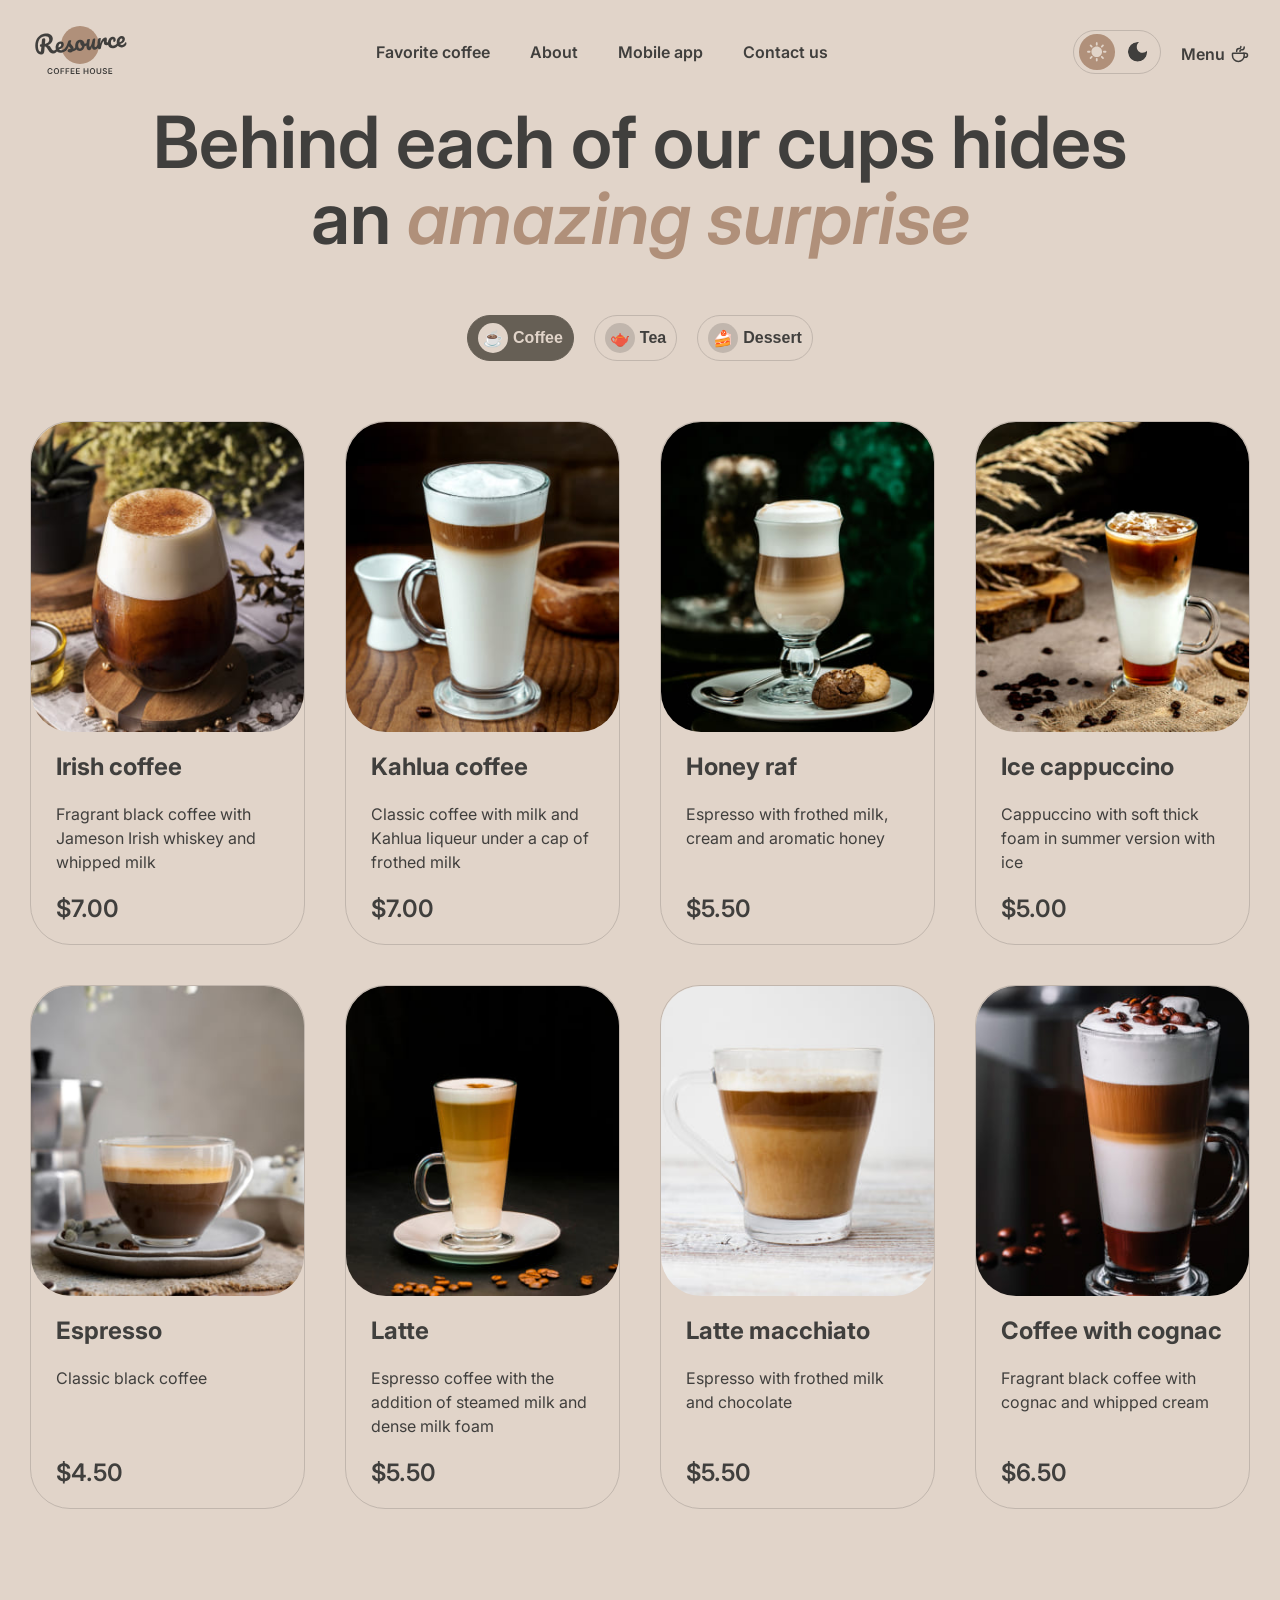
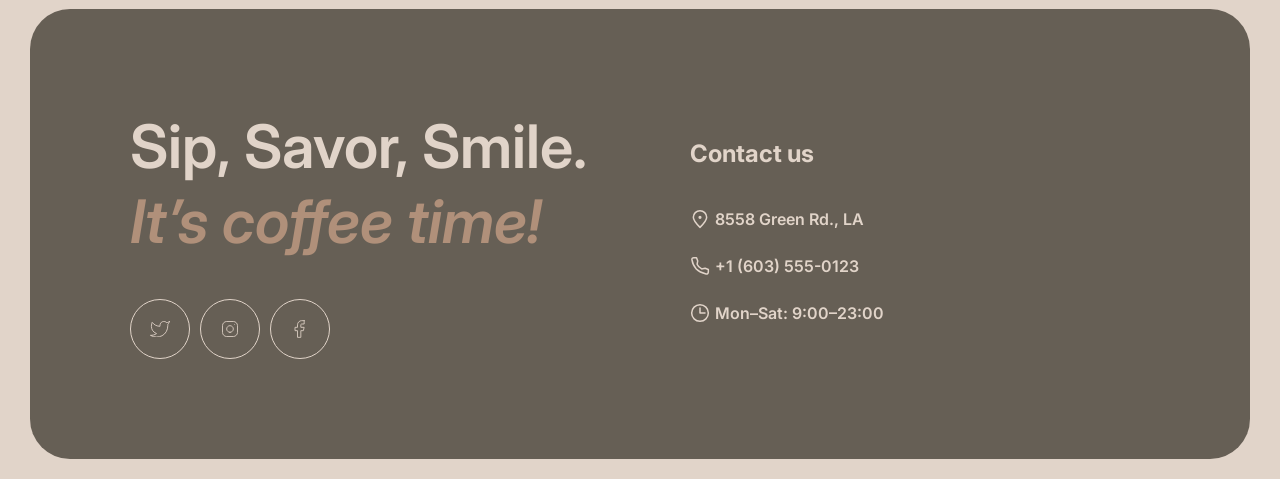
==== menu.html @ 51732d98 "feat: add menu's page and its styles" ====
<!DOCTYPE html>
<html lang="en" data-theme="light">
<head>
    <meta charset="UTF-8">
    <meta name="viewport" content="width=device-width, initial-scale=1.0">
    <title>Coffee House</title>
    <link rel="preconnect" href="https://fonts.googleapis.com">
    <link rel="preconnect" href="https://fonts.gstatic.com" crossorigin>
    <link href="https://fonts.googleapis.com/css2?family=Inter:ital,opsz,wght@0,14..32,100..900;1,14..32,100..900&display=swap" rel="stylesheet">
    <link rel="stylesheet" href="./css/style.css">
</head>
<body>
    <header class="header">
        <div class="container">
            <div class="header__inner">
                <a class="logo" href="index.html">
                    <img class="logo__icon logo__icon--light" src="./images/logo.svg" alt="Resource Coffee House">
                    <img class="logo__icon logo__icon--dark" src="./images/logo-dark.svg" alt="Resource Coffee House">
                </a>
                <nav class="nav">
                    <ul class="nav__list">
                        <li class="nav__item">
                            <a class="nav__link" href="index.html#favorite">
                                Favorite coffee
                            </a>
                        </li>
                        <li class="nav__item">
                            <a class="nav__link" href="index.html#about">
                                About
                            </a>
                        </li>
                        <li class="nav__item">
                            <a class="nav__link" href="index.html#app">
                                Mobile app
                            </a>
                        </li>
                        <li class="nav__item">
                            <a class="nav__link" href="index.html#contact">
                                Contact us
                            </a>
                        </li>
                    </ul>
                </nav>
                <div class="header__controls">
                    <button class="switch-theme" id="switch-theme-js" type="button">
                        <svg class="switch-theme__icon switch-theme__icon--light" viewBox="0 0 22 22">
                            <path d="M10 3V1C10 0.45 10.45 0 11 0C11.55 0 12 0.45 12 1V3C12 3.55 11.55 4 11 4C10.45 4 10 3.55 10 3ZM17.36 6.05L18.77 4.63C19.16 4.24 19.16 3.61 18.77 3.22C18.38 2.83 17.75 2.83 17.36 3.22L15.95 4.64C15.56 5.03 15.56 5.66 15.95 6.05C16.34 6.44 16.97 6.44 17.36 6.05ZM21 10H19C18.45 10 18 10.45 18 11C18 11.55 18.45 12 19 12H21C21.55 12 22 11.55 22 11C22 10.45 21.55 10 21 10ZM11 18C10.45 18 10 18.45 10 19V21C10 21.55 10.45 22 11 22C11.55 22 12 21.55 12 21V19C12 18.45 11.55 18 11 18ZM4.64 6.05L3.22 4.64C2.83 4.25 2.83 3.61 3.22 3.23C3.61 2.85 4.25 2.84 4.63 3.23L6.04 4.64C6.43 5.03 6.43 5.67 6.04 6.05C5.65 6.43 5.02 6.44 4.64 6.05ZM15.95 15.95C15.56 16.34 15.56 16.98 15.95 17.36L17.36 18.77C17.75 19.16 18.39 19.16 18.77 18.77C19.16 18.38 19.16 17.74 18.77 17.36L17.36 15.95C16.98 15.56 16.34 15.56 15.95 15.95ZM1 12H3C3.55 12 4 11.55 4 11C4 10.45 3.55 10 3 10H1C0.45 10 0 10.45 0 11C0 11.55 0.45 12 1 12ZM4.64 18.78L6.05 17.37C6.44 16.98 6.44 16.34 6.05 15.96C5.66 15.58 5.02 15.57 4.64 15.96L3.23 17.37C2.84 17.76 2.84 18.4 3.23 18.78C3.61 19.17 4.25 19.17 4.64 18.78ZM11 5C7.69 5 5 7.69 5 11C5 14.31 7.69 17 11 17C14.31 17 17 14.31 17 11C17 7.69 14.31 5 11 5Z" fill="currentColor"/>
                        </svg>
                        <svg class="switch-theme__icon switch-theme__icon--dark" viewBox="0 0 18 18">
                            <path d="M9 0C4.03 0 0 4.03 0 9C0 13.97 4.03 18 9 18C13.97 18 18 13.97 18 9C18 8.54 17.96 8.08 17.9 7.64C16.92 9.01 15.32 9.9 13.5 9.9C10.52 9.9 8.1 7.48 8.1 4.5C8.1 2.69 8.99 1.08 10.36 0.0999999C9.92 0.0399999 9.46 0 9 0Z" fill="currentColor"/>
                        </svg>
                    </button>
                    <div class="menu">
                        <a href="menu.html" class="menu__link">
                            <span>Menu</span>
                            <svg viewBox="0 0 20 20" fill="none">
                                <path d="M14.167 9.76667V11.6667C14.167 14.8883 11.5553 17.5 8.33366 17.5C5.112 17.5 2.50033 14.8883 2.50033 11.6667V9.76667C2.50033 9.4353 2.76896 9.16667 3.10033 9.16667H13.567C13.8984 9.16667 14.167 9.4353 14.167 9.76667Z" stroke="currentColor" stroke-width="1.5" stroke-linecap="round" stroke-linejoin="round"/>
                                <path d="M10.0003 7.50008C10.0003 6.66675 10.5956 5.83341 11.786 5.83341C13.101 5.83341 14.167 4.76743 14.167 3.45246V2.91675" stroke="currentColor" stroke-width="1.5" stroke-linecap="round" stroke-linejoin="round"/>
                                <path d="M6.66634 7.5V7.08333C6.66634 5.70262 7.78563 4.58333 9.16634 4.58333C10.0868 4.58333 10.833 3.83714 10.833 2.91667V2.5" stroke="currentColor" stroke-width="1.5" stroke-linecap="round" stroke-linejoin="round"/>
                                <path d="M13.333 9.16675H15.4163C16.5669 9.16675 17.4997 10.0995 17.4997 11.2501C17.4997 12.4007 16.5669 13.3334 15.4163 13.3334H14.1663" stroke="currentColor" stroke-width="1.5" stroke-linecap="round" stroke-linejoin="round"/>
                            </svg>
                        </a>
                    </div>
                    <button class="burger" type="button">
                        <svg viewBox="0 0 18 10" fill="none">
                            <path d="M0.75 0.75H16.75" stroke="currentColor" stroke-width="1.5" stroke-linecap="round" stroke-linejoin="round"/>
                            <path d="M0.75 8.75H16.75" stroke="currentColor" stroke-width="1.5" stroke-linecap="round" stroke-linejoin="round"/>
                        </svg>
                    </button>
                </div>
            </div>
        </div>
    </header>
    <main class="main">
        <div class="container">
            <section class="catalog">
                <h1 class="catalog__title">
                    Behind each of our cups hides an <span class="italic">amazing surprise</span>
                </h1>
                <div class="catalog__inner">
                    <div class="tabs" role="tablist">
                        <button class="tab is-active" data-tab="coffee" type="button">
                            <span class="tab__icon">
                                ☕ 
                            </span>
                            Coffee
                        </button>
                        <button class="tab" data-tab="tea" type="button">
                            <span class="tab__icon">
                                🫖
                            </span> 
                            Tea
                        </button>
                        <button class="tab" data-tab="dessert" type="button">
                            <span class="tab__icon">
                                🍰
                            </span> 
                            Dessert
                        </button>
                    </div>
                    <div class="panel" data-panel="coffee">
                        <ul class="products">
                            <li class="products__item">
                                <a class="products__link" href="#">
                                    <img class="products__img" width="310" height="310" src="./images/products/coffee-1.jpg" alt="Irish coffee">
                                    <div class="products__content">
                                        <h3 class="products__title">
                                           Irish coffee
                                        </h3>
                                        <p class="products__text">
                                            Fragrant black coffee with Jameson Irish whiskey and whipped milk
                                        </p>
                                        <span class="products__price">
                                            $7.00
                                        </span>
                                    </div>
                                </a>
                            </li>
                            <li class="products__item">
                                <a class="products__link" href="#">
                                    <img class="products__img" width="310" height="310" src="./images/products/coffee-2.jpg" alt="Kahlua coffee">
                                    <div class="products__content">
                                        <h3 class="products__title">
                                           Kahlua coffee
                                        </h3>
                                        <p class="products__text">
                                            Classic coffee with milk and Kahlua liqueur under a cap of frothed milk
                                        </p>
                                        <span class="products__price">
                                            $7.00
                                        </span>
                                    </div>
                                </a>
                            </li>
                            <li class="products__item">
                                <a class="products__link" href="#">
                                    <img class="products__img" width="310" height="310" src="./images/products/coffee-3.jpg" alt="Honey raf">
                                    <div class="products__content">
                                        <h3 class="products__title">
                                            Honey raf
                                        </h3>
                                        <p class="products__text">
                                            Espresso with frothed milk, cream and aromatic honey
                                        </p>
                                        <span class="products__price">
                                            $5.50
                                        </span>
                                    </div>
                                </a>
                            </li>
                            <li class="products__item">
                                <a class="products__link" href="#">
                                    <img class="products__img" width="310" height="310" src="./images/products/coffee-4.jpg" alt="Ice cappuccino">
                                    <div class="products__content">
                                        <h3 class="products__title">
                                           Ice cappuccino
                                        </h3>
                                        <p class="products__text">
                                            Cappuccino with soft thick foam in summer version with ice
                                        </p>
                                        <span class="products__price">
                                            $5.00
                                        </span>
                                    </div>
                                </a>
                            </li>
                            <li class="products__item">
                                <a class="products__link" href="#">
                                    <img class="products__img" width="310" height="310" src="./images/products/coffee-5.jpg" alt="Espresso">
                                    <div class="products__content">
                                        <h3 class="products__title">
                                           Espresso
                                        </h3>
                                        <p class="products__text">
                                            Classic black coffee
                                        </p>
                                        <span class="products__price">
                                            $4.50
                                        </span>
                                    </div>
                                </a>
                            </li>
                            <li class="products__item">
                                <a class="products__link" href="#">
                                    <img class="products__img" width="310" height="310" src="./images/products/coffee-6.jpg" alt="Latte">
                                    <div class="products__content">
                                        <h3 class="products__title">
                                            Latte
                                        </h3>
                                        <p class="products__text">
                                            Espresso coffee with the addition of steamed milk and dense milk foam
                                        </p>
                                        <span class="products__price">
                                            $5.50
                                        </span>
                                    </div>
                                </a>
                            </li>
                            <li class="products__item">
                                <a class="products__link" href="#">
                                    <img class="products__img" width="310" height="310" src="./images/products/coffee-7.jpg" alt="Latte macchiato">
                                    <div class="products__content">
                                        <h3 class="products__title">
                                           Latte macchiato
                                        </h3>
                                        <p class="products__text">
                                            Espresso with frothed milk and chocolate
                                        </p>
                                        <span class="products__price">
                                            $5.50
                                        </span>
                                    </div>
                                </a>
                            </li>
                            <li class="products__item">
                                <a class="products__link" href="#">
                                    <img class="products__img" width="310" height="310" src="./images/products/coffee-8.jpg" alt="Coffee with cognac">
                                    <div class="products__content">
                                        <h3 class="products__title">
                                            Coffee with cognac
                                        </h3>
                                        <p class="products__text">
                                            Fragrant black coffee with cognac and whipped cream
                                        </p>
                                        <span class="products__price">
                                            $6.50
                                        </span>
                                    </div>
                                </a>
                            </li>
                        </ul>
                        <button class="load-more" type="button">
                            <svg viewBox="0 0 24 24" fill="none">
                                <path d="M21.8883 13.5C21.1645 18.3113 17.013 22 12 22C6.47715 22 2 17.5228 2 12C2 6.47715 6.47715 2 12 2C16.1006 2 19.6248 4.46819 21.1679 8" stroke="currentColor" stroke-linecap="round" stroke-linejoin="round"/>
                                <path d="M17 8H21.4C21.7314 8 22 7.73137 22 7.4V3" stroke="currentColor" stroke-linecap="round" stroke-linejoin="round"/>
                            </svg>
                        </button>
                    </div>
                    <div class="panel" data-panel="tea" style="display: none;">
                        <ul class="products">
                            <li class="products__item">
                                <a class="products__link" href="#">
                                    <img class="products__img" width="310" height="310" src="./images/products/tea-1.png" alt="Moroccan">
                                    <div class="products__content">
                                        <h3 class="products__title">
                                            Moroccan
                                        </h3>
                                        <p class="products__text">
                                            Fragrant black tea with the addition of tangerine, cinnamon, honey, lemon and mint
                                        </p>
                                        <span class="products__price">
                                            $4.50
                                        </span>
                                    </div>
                                </a>
                            </li>
                            <li class="products__item">
                                <a class="products__link" href="#">
                                    <img class="products__img" width="310" height="310" src="./images/products/tea-2.png" alt="Ginger">
                                    <div class="products__content">
                                        <h3 class="products__title">
                                            Ginger
                                        </h3>
                                        <p class="products__text">
                                            Original black tea with fresh ginger, lemon and honey
                                        </p>
                                        <span class="products__price">
                                            $5.00
                                        </span>
                                    </div>
                                </a>
                            </li>
                            <li class="products__item">
                                <a class="products__link" href="#">
                                    <img class="products__img" width="310" height="310" src="./images/products/tea-3.png" alt="Cranberry">
                                    <div class="products__content">
                                        <h3 class="products__title">
                                           Cranberry
                                        </h3>
                                        <p class="products__text">
                                            Invigorating black tea with cranberry and honey
                                        </p>
                                        <span class="products__price">
                                            $5.00
                                        </span>
                                    </div>
                                </a>
                            </li>
                            <li class="products__item">
                                <a class="products__link" href="#">
                                    <img class="products__img" width="310" height="310" src="./images/products/tea-4.png" alt="Sea buckthorn">
                                    <div class="products__content">
                                        <h3 class="products__title">
                                            Sea buckthorn
                                        </h3>
                                        <p class="products__text">
                                            Toning sweet black tea with sea buckthorn, fresh thyme and cinnamon
                                        </p>
                                        <span class="products__price">
                                            $5.50
                                        </span>
                                    </div>
                                </a>
                            </li>
                        </ul>
                        <button class="load-more" type="button">
                            <svg viewBox="0 0 24 24" fill="none">
                                <path d="M21.8883 13.5C21.1645 18.3113 17.013 22 12 22C6.47715 22 2 17.5228 2 12C2 6.47715 6.47715 2 12 2C16.1006 2 19.6248 4.46819 21.1679 8" stroke="currentColor" stroke-linecap="round" stroke-linejoin="round"/>
                                <path d="M17 8H21.4C21.7314 8 22 7.73137 22 7.4V3" stroke="currentColor" stroke-linecap="round" stroke-linejoin="round"/>
                            </svg>
                        </button>
                    </div>
                    <div class="panel" data-panel="dessert" style="display: none;">
                        <ul class="products">
                            <li class="products__item">
                                <a class="products__link" href="#">
                                    <img class="products__img" width="310" height="310" src="./images/products/dessert-1.png" alt="Marble cheesecake">
                                    <div class="products__content">
                                        <h3 class="products__title">
                                           Marble cheesecake
                                        </h3>
                                        <p class="products__text">
                                            Philadelphia cheese with lemon zest on a light sponge cake and red currant jam
                                        </p>
                                        <span class="products__price">
                                            $3.50
                                        </span>
                                    </div>
                                </a>
                            </li>
                            <li class="products__item">
                                <a class="products__link" href="#">
                                    <img class="products__img" width="310" height="310" src="./images/products/dessert-2.png" alt="Red velvet">
                                    <div class="products__content">
                                        <h3 class="products__title">
                                           Red velvet
                                        </h3>
                                        <p class="products__text">
                                            Layer cake with cream cheese frosting
                                        </p>
                                        <span class="products__price">
                                            $4.00
                                        </span>
                                    </div>
                                </a>
                            </li>
                            <li class="products__item">
                                <a class="products__link" href="#">
                                    <img class="products__img" width="310" height="310" src="./images/products/dessert-3.png" alt="Cheesecakes">
                                    <div class="products__content">
                                        <h3 class="products__title">
                                            Cheesecakes
                                        </h3>
                                        <p class="products__text">
                                            Soft cottage cheese pancakes with sour cream and fresh berries and sprinkled with powdered sugar
                                        </p>
                                        <span class="products__price">
                                            $4.50
                                        </span>
                                    </div>
                                </a>
                            </li>
                            <li class="products__item">
                                <a class="products__link" href="#">
                                    <img class="products__img" width="310" height="310" src="./images/products/dessert-4.png" alt="Creme brulee">
                                    <div class="products__content">
                                        <h3 class="products__title">
                                           Creme brulee
                                        </h3>
                                        <p class="products__text">
                                           Delicate creamy dessert in a caramel basket with wild berries
                                        </p>
                                        <span class="products__price">
                                           $4.00
                                        </span>
                                    </div>
                                </a>
                            </li>
                            <li class="products__item">
                                <a class="products__link" href="#">
                                    <img class="products__img" width="310" height="310" src="./images/products/dessert-5.png" alt="Pancakes">
                                    <div class="products__content">
                                        <h3 class="products__title">
                                            Pancakes
                                        </h3>
                                        <p class="products__text">
                                            Tender pancakes with strawberry jam and fresh strawberries
                                        </p>
                                        <span class="products__price">
                                            $4.50
                                        </span>
                                    </div>
                                </a>
                            </li>
                            <li class="products__item">
                                <a class="products__link" href="#">
                                    <img class="products__img" width="310" height="310" src="./images/products/dessert-6.png" alt="Honey cake">
                                    <div class="products__content">
                                        <h3 class="products__title">
                                            Honey cake
                                        </h3>
                                        <p class="products__text">
                                            Classic honey cake with delicate custard
                                        </p>
                                        <span class="products__price">
                                            $5.50
                                        </span>
                                    </div>
                                </a>
                            </li>
                            <li class="products__item">
                                <a class="products__link" href="#">
                                    <img class="products__img" width="310" height="310" src="./images/products/dessert-7.png" alt="Chocolate cake">
                                    <div class="products__content">
                                        <h3 class="products__title">
                                            Chocolate cake
                                        </h3>
                                        <p class="products__text">
                                            Cake with hot chocolate filling and nuts with dried apricots
                                        </p>
                                        <span class="products__price">
                                            $5.50
                                        </span>
                                    </div>
                                </a>
                            </li>
                            <li class="products__item">
                                <a class="products__link" href="#">
                                    <img class="products__img" width="310" height="310" src="./images/products/dessert-8.png" alt="Black forest">
                                    <div class="products__content">
                                        <h3 class="products__title">
                                            Black forest
                                        </h3>
                                        <p class="products__text">
                                            A combination of thin sponge cake with cherry jam and light chocolate mousse
                                        </p>
                                        <span class="products__price">
                                            $6.50
                                        </span>
                                    </div>
                                </a>
                            </li>
                        </ul>
                        <button class="load-more" type="button">
                            <svg viewBox="0 0 24 24" fill="none">
                                <path d="M21.8883 13.5C21.1645 18.3113 17.013 22 12 22C6.47715 22 2 17.5228 2 12C2 6.47715 6.47715 2 12 2C16.1006 2 19.6248 4.46819 21.1679 8" stroke="currentColor" stroke-linecap="round" stroke-linejoin="round"/>
                                <path d="M17 8H21.4C21.7314 8 22 7.73137 22 7.4V3" stroke="currentColor" stroke-linecap="round" stroke-linejoin="round"/>
                            </svg>
                        </button>
                    </div>
                </div>
            </section>
        </div>
    </main>
    <footer class="footer" id="contact">
        <div class="container">
            <div class="footer__inner">
                <div class="media">
                    <h2 class="media__title">
                        Sip, Savor, Smile. <br>
                        <span class="italic">It’s coffee time!</span>
                    </h2>
                    <ul class="media__list">
                        <li class="media__item">
                            <a class="media__link" href="#">
                                 <svg class="media__icon" viewBox="0 0 23 19" fill="none">
                                    <path d="M22.5 0.510056C22.5 0.510056 20.4821 1.70217 19.36 2.04006C18.7577 1.34757 17.9573 0.856748 17.067 0.633982C16.1767 0.411216 15.2395 0.467251 14.3821 0.794509C13.5247 1.12177 12.7884 1.70446 12.273 2.46377C11.7575 3.22309 11.4877 4.12239 11.5 5.04006V6.04006C9.74263 6.08562 8.00127 5.69587 6.43101 4.9055C4.86074 4.11513 3.51032 2.94869 2.5 1.51006C2.5 1.51006 -1.5 10.5101 7.5 14.5101C5.44053 15.908 2.98716 16.609 0.5 16.5101C9.5 21.5101 20.5 16.5101 20.5 5.01006C20.4991 4.73151 20.4723 4.45365 20.42 4.18006C21.4406 3.17355 22.5 0.510056 22.5 0.510056Z" stroke="currentColor" stroke-linecap="round" stroke-linejoin="round"/>
                                </svg>
                            </a>
                        </li>
                        <li class="media__item">
                            <a class="media__link" href="#">
                                <svg class="media__icon" viewBox="0 0 24 24" fill="none">
                                    <path d="M12 16C14.2091 16 16 14.2091 16 12C16 9.79086 14.2091 8 12 8C9.79086 8 8 9.79086 8 12C8 14.2091 9.79086 16 12 16Z" stroke="currentColor" stroke-linecap="round" stroke-linejoin="round"/>
                                    <path d="M3 16V8C3 5.23858 5.23858 3 8 3H16C18.7614 3 21 5.23858 21 8V16C21 18.7614 18.7614 21 16 21H8C5.23858 21 3 18.7614 3 16Z" stroke="currentColor"/>
                                    <path d="M17.5 6.51L17.51 6.49889" stroke="currentColor" stroke-linecap="round" stroke-linejoin="round"/>
                                </svg>
                            </a>
                        </li>
                        <li class="media__item">
                            <a class="media__link" href="#">
                                <svg class="media__icon" viewBox="0 0 24 24" fill="none">
                                    <path d="M17 2H14C12.6739 2 11.4021 2.52678 10.4645 3.46447C9.52678 4.40215 9 5.67392 9 7V10H6V14H9V22H13V14H16L17 10H13V7C13 6.73478 13.1054 6.31043 13.2929 6.29289C13.3104 6.10536 13.7348 6 14 6H17V2Z" stroke="currentColor" stroke-linecap="round" stroke-linejoin="round"/>
                                </svg>
                            </a>
                        </li>
                    </ul>
                </div>
                <div class="contacts">
                    <h3 class="contacts__title">
                        Contact us
                    </h3>
                    <ul class="contacts__list">
                        <li class="contacts__item">
                            <a class="contacts__link" href="#">
                                <svg viewBox="0 0 20 20" fill="none">
                                    <path d="M16.6663 8.33335C16.6663 12.0153 9.99967 18.3334 9.99967 18.3334C9.99967 18.3334 3.33301 12.0153 3.33301 8.33335C3.33301 4.65146 6.31778 1.66669 9.99967 1.66669C13.6816 1.66669 16.6663 4.65146 16.6663 8.33335Z" stroke="currentColor" stroke-width="1.5"/>
                                    <path d="M10.0003 9.16667C10.4606 9.16667 10.8337 8.79357 10.8337 8.33333C10.8337 7.8731 10.4606 7.5 10.0003 7.5C9.54009 7.5 9.16699 7.8731 9.16699 8.33333C9.16699 8.79357 9.54009 9.16667 10.0003 9.16667Z" fill="currentColor" stroke="currentColor" stroke-width="1.5" stroke-linecap="round" stroke-linejoin="round"/>
                                </svg>
                                <span>
                                    8558 Green Rd.,  LA
                                </span>
                            </a>
                        </li>
                        <li class="contacts__item">
                            <a class="contacts__link" href="tel:+16035550123">
                                <svg viewBox="0 0 20 20" fill="none">
                                    <path d="M15.0984 12.2517L11.6665 12.9167C9.34845 11.7532 7.91654 10.4167 7.08321 8.33335L7.72483 4.8916L6.51197 1.66669L3.72946 1.66669C2.60191 1.66669 1.71466 2.59964 1.90108 3.71167C2.29888 6.0846 3.37231 10.0391 6.24987 12.9167C9.27338 15.9402 13.5661 17.3318 16.1378 17.9288C17.299 18.1984 18.3332 17.2908 18.3332 16.0988L18.3332 13.4844L15.0984 12.2517Z" stroke="currentColor" stroke-width="1.5" stroke-linecap="round" stroke-linejoin="round"/>
                                </svg>
                                <span>
                                    +1 (603) 555-0123
                                </span>
                            </a>
                        </li>
                        <li class="contacts__item">
                            <a class="contacts__link" href="#">
                                <svg viewBox="0 0 20 20" fill="none">
                                    <g clip-path="url(#clip0_227_2037)">
                                        <path d="M10 5L10 10L15 10" stroke="currentColor" stroke-width="1.5" stroke-linecap="round" stroke-linejoin="round"/>
                                        <path d="M10.0003 18.3333C14.6027 18.3333 18.3337 14.6024 18.3337 9.99999C18.3337 5.39762 14.6027 1.66666 10.0003 1.66666C5.39795 1.66666 1.66699 5.39762 1.66699 9.99999C1.66699 14.6024 5.39795 18.3333 10.0003 18.3333Z" stroke="currentColor" stroke-width="1.5" stroke-linecap="round" stroke-linejoin="round"/>
                                    </g>
                                    <defs>
                                        <clipPath id="clip0_227_2037">
                                            <rect width="20" height="20" fill="white"/>
                                        </clipPath>
                                    </defs>
                                </svg>
                                <span>
                                    Mon–Sat: 9:00–23:00
                                </span>
                            </a>
                        </li>
                    </ul>
                </div>
            </div>
        </div>
    </footer>
    <script src="./js/main.js"></script>
</body>
</html>
---- css/style.css ----
:root {
    --text-primary: #403F3D;
    --text-inverse: #E1D4C9;
    --text-accent:  #B0907A;

    --bg-page:      #E1D4C9;
    --bg-container: #665F55;
    --bg-overlay:   rgba(64, 63, 61, 0.8);

    --border-primary: #C1B6AD;
    --border-inverse: #665F55;

    --indent-base: 20px;
    --indent-xxl: calc(var(--indent-base) * 5); /* 100px */
    --indent-xl: calc(var(--indent-base) * 4); /* 80px */
    --indent-l: calc(var(--indent-base) * 3); /* 60px */
    --indent-m: calc(var(--indent-base) * 2);  /* 40px */
    --indent-s: calc(var(--indent-base) / 2);  /* 10px */
    --indent-xs: calc(var(--indent-base) / 4); /* 5px */

}

:root[data-theme="dark"] {
    --text-primary: #E1D4C9;
    --text-inverse: #E1D4C9;
    --text-accent:  #B0907A;

    --bg-page:      #292826;
    --bg-container: #403F3D;
    --bg-overlay:   rgba(41, 40, 38, 0.8);

    --border-primary: #665F55;
    --border-inverse: #C1B6AD;
}

[data-theme="light"] {
    .logo__icon--dark {
        display: none;
    }

    .switch-theme__icon--light {
        &:hover {
            background-color: var(--text-accent);
        }
    }

    .switch-theme__icon--dark {
        background-color: transparent;
    }
}

[data-theme="dark"] {
    .logo__icon--light {
        display: none;
    }

    .switch-theme__icon--light {
        background-color: transparent;
    }

    .switch-theme__icon--dark {
        &:hover {
            background-color: var(--text-accent);
        }
    }
}

* {
    box-sizing: border-box;
}

html {
    scroll-behavior: smooth;
}

body {
    font-family: Inter, sans-serif;
    background-color: var(--bg-page);
    color: var(--text-primary);
    font-weight: 400;
    font-size: 16px;
    padding: 0;
    margin: 0;
}

h1, h2 {
    margin: 0;
    font-weight: 600;
}

h1 {
    font-size: 72px;
    line-height: 105%;
}

h2 {
    font-size: 60px;
    line-height: 125%;
}

h3 {
    font-size: 24px;
    line-height: 125%;
}

ul {
    list-style: none;
    padding: 0;
    margin: 0;
}

p {
    margin: 0;
    line-height: 150%;
}

a {
    color: inherit;
    text-decoration: none;
    font-weight: 600;
    transition: all 0.3s ease;
    outline: none;
    &:hover {
        color: inherit;
    }
}

svg {
    min-width: 20px;
    width: 20px;
    color: inherit;
}

button {
    cursor: pointer;
    transition: all 0.3s ease;
    outline: none;
}

.container {
    max-width: 1420px;
    width: 100%;
    padding: 0 30px;
    margin: 0 auto;
}

.italic {
    color: var(--text-accent);
    font-style: italic;
}

.button-primary {
    display: flex;
    align-items: center;
    justify-content: center;
    gap: 0 5px;
    max-width: 200px;
    width: 100%;
    height: 64px;
    background-color: var(--bg-page);
    color: var(--text-primary);
    border-radius: 100px;

    svg {
        visibility: hidden;
    }

    &:hover {
        color: var(--text-primary);
        svg {
            visibility: visible;
        }
    }
}

.favorite,
.about,
.app {
    padding-top: var(--indent-xxl);
}

.header {
    padding: var(--indent-base) 0;
}

.header__inner {
    display: flex;
    align-items: center;
    gap: 0 calc(2 * var(--indent-base));
}

.header__controls {
    display: flex;
    align-items: center;
    gap: 0 var(--indent-base);
}

.logo {
    border: none;
}

.nav {
    flex-grow: 1;
}

.nav__list {
    display: flex;
    align-items: center;
    justify-content: center;
    gap: 0 calc(2 * var(--indent-base));
}

.nav__link,
.menu__link {
    border-bottom: 2px solid transparent;
    padding-bottom: var(--indent-xs);

    &:hover {
        border-color: var(--text-primary);
    }
}

.switch-theme {
    display: flex;
    align-items: center;
    justify-content: center;
    gap: 0 var(--indent-xs);
    border-radius: 100px;
    margin: 0;
    border: 1px solid var(--border-primary);
    width: 88px;
    height: 44px;
    padding: var(--indent-xs);
    background-color: transparent;
}

.switch-theme__icon {
    border-radius: 50%;
    background-color: var(--text-accent);
    color: var(--text-inverse);
    padding: 8px;
    transition: all 0.3s ease;
    min-width: unset;
    width: unset;

    &:hover {
        background-color: var(--bg-container);
        color: var(--text-inverse);
    }
}

.switch-theme__icon--dark {
    color: var(--text-primary);
}

.menu__link {
    display: flex;
    align-items: center;
    gap: 0 var(--indent-xs);
    transform: translateY(var(--indent-xs));
}

.burger {
    background-color: transparent;
    border: 1px solid var(--border-inverse);
    border-radius: 50%;
    width: 44px;
    height: 44px;
    display: flex;
    align-items: center;
    justify-content: center;
    color: inherit;
    display: none;

    svg {
        min-width: 14px;
        width: 14px;
    }
}

.hero {
    background-image: url(./../images/img-hero.png);
    background-position: center center;
    background-repeat: no-repeat;
    min-height: 644px;
    background-size: cover;
    border-radius: 40px;
    display: flex;
    align-items: center;

    padding: 0 var(--indent-xl);
}

.hero__inner {
    max-width: 530px;
    width: 100%;
    color: var(--text-inverse);
}

.hero__title,
.hero__text {
    margin-bottom: var(--indent-m);
}

.favorite__title {
    text-align: center;
    margin-bottom: var(--indent-m);
}

.slider {
    position: relative;

    .products__item {
        max-width: 480px;
        width: 100%;
        margin: 0 auto;
        text-align: center;

        &:not(:first-of-type) {
            display: none;
        }
    }

    .products__img {
        max-width: 480px;
        width: 100%;
        object-fit: cover;
    }
}

.slider__arrow {
    position: absolute;
    top: 50%;
    transform: translateY(-50%);
    height: 60px;
    width: 60px;
    border-radius: 50%;
    border: 1px solid var(--border-inverse);
    background-color: transparent;
    display: flex;
    align-items: center; 
    justify-content: center;
    color: var(--text-primary);

    &:hover {
        background-color: var(--bg-container);
        border-color: var(--bg-container);
        color: var(--text-inverse);
    }

    svg {
        min-width: 14px;
        width: 14px;
    }
}

.slider__arrow--prev {
    left: var(--indent-xs);
}

.slider__arrow--next {
    right: 0;
}

.slider-dots {
    margin-top: var(--indent-m);
    display: flex;
    justify-content: center;
    gap: 0 var(--indent-s);
    a {
        display: block;
        width: 40px;
        height: 4px;
        border-radius: 100px;
        background-color: var(--border-primary);

        &.is-active {
            background-color: var(--border-inverse)
        }
    }
}

.catalog__title {
    text-align: center;
    max-width: 975px;
    margin: 0 auto var(--indent-l);
}

.tabs {
    margin-bottom: var(--indent-l);
    display: flex;
    justify-content: center;
    gap: 0 var(--indent-base);
}

.tab {
    height: 46px;
    display: flex;
    align-items: center;
    justify-content: center;
    background-color: transparent;
    font-size: 16px;
    font-weight: 600;
    border: 1px solid var(--border-primary);
    border-radius: 100px;
    padding: 8px var(--indent-s);
    color: inherit;
    gap: 0 var(--indent-xs);

    &:hover,
    &.is-active {
        background-color: var(--bg-container);
        border-color: var(--bg-container);
        color: var(--text-inverse);

        .tab__icon {
            background-color: var(--bg-page);
        }
    }
}

.tab__icon {
    height: 30px;
    width: 30px;
    border-radius: 50%;
    display: flex;
    align-items: center;
    justify-content: center;
    background-color: var(--border-primary);
}

.panel .products {
    display: flex;
    flex-wrap: wrap;
    gap: var(--indent-m);

    .products__item {
        border: 1px solid var(--border-primary);
        border-radius: 40px;
        width: calc((100% - 3 * var(--indent-m)) / 4);
        display: flex;
    }

    .products__link,
    .products__content {
        display: flex;
        flex-direction: column;
        flex: 1;               
    }

    .products__img {
        border-radius: 40px;
        width: 100%;
        object-fit: cover;
    }

    .products__price {
        margin-top: auto;
    }
}

.products__content {
    padding: var(--indent-base) 25px;
}

.products__title {
    margin-top: 0;
    margin-bottom: var(--indent-base);
}

.products__text {
    font-weight: 400;
    margin-bottom: var(--indent-base);
    overflow-wrap: break-word; 
}

.products__price {
    font-size: 24px;
    line-height: 125%;
}

.load-more {
    display: none;
    height: 60px;
    width: 60px;
    border: 1px solid var(--border-inverse);
    border-radius: 50%;
    background-color: transparent;
    margin: var(--indent-l) auto 0;
    color: inherit;
}

.about__title {
    margin-bottom: 30px;
}

.about__grid {
    display: flex;
    gap: 0 30px;
}

.about__item {
    display: flex;
    flex-direction: column;
    flex: 1;
    gap: 30px 0;
    img {
        object-position: top;
        width: 100%;
        border-radius: 20px;
        object-fit: cover;
    }
}

.app {
    display: flex;
    align-items: center;
    gap: 0 120px;
}

.app__title,
.app__text {
    margin-bottom: var(--indent-m);
}

.app__offer,
.app__screens {
    flex: 1;
}

.app__img {
    width: 100%;
    object-fit: contain;
}

.store {
    display: flex;
    align-items: center;
    gap: var(--indent-base);
}

.store__link {
    display: flex;
    align-items: center;
    gap: 0 var(--indent-s);
    width: 200px;
    height: 64px;
    border: 1px solid var(--border-inverse);
    border-radius: 100px;
    padding: 0 var(--indent-base);
    svg {
        min-width: 30px;
        width: 30px;
    }
    span {
        display: block;
    }

    &:hover {
        background-color: var(--bg-container);
        border-color: var(--bg-container);
        color: var(--text-inverse);
    }
}

.store__offer {
    font-size: 10px;
    line-height: 140%;
}

.store__type {
    line-height: 150%;
}

.footer {
    padding: var(--indent-xxl) 0 var(--indent-base);
    color: var( --text-inverse);
}

.footer__inner {
    background-color: var(--bg-container);
    border-radius: 40px;
    display: flex;
    justify-content: space-between;
    align-items: center;
    padding: var(--indent-xxl);
    gap: 0 var(--indent-xxl);
}

.media {
    flex: 1;
}

.contacts {
    flex: 1;
} 

.media__title {
    margin-bottom: var(--indent-m);
}

.media__list {
    display: flex;
    gap: 0 var(--indent-s);
}

.media__link {
    display: flex;
    justify-content: center;
    align-items: center;
    height: 60px;
    width: 60px;
    border: 1px solid var(--text-inverse);
    border-radius: 50%;
    color: var(--text-inverse);

    &:hover {
        border-color: var(--bg-page);
        background-color: var(--bg-page);
        .media__icon {
            color: var(--border-inverse);
        }
    }
}

.contacts__title {
    margin-top: 0;
    margin-bottom: var(--indent-m);
}

.contacts__list {
    display: flex;
    flex-direction: column;
    gap: var(--indent-base) 0;
    font-weight: 600;
}

.contacts__link {
    display: inline-flex;
    align-items: flex-start;
    gap: 0 var(--indent-xs);
    border-bottom: 2px solid transparent;
    padding-bottom: var(--indent-xs);

    &:hover {
       border-color: var(--text-inverse);
    }
}

@media (max-width: 1200px) {
    .panel .products {
        .products__item {
            width: calc((100% - 2 * var(--indent-m)) / 3)
        }
    }
}

@media (max-width: 992px) { 

    .header__inner,
    .nav__list {
        gap: 0 var(--indent-base);
    }

    .app {
        flex-direction: column;
        gap: var(--indent-l) 0;
    }

    .footer__inner {
        flex-direction: column;
        align-items: flex-start;
        padding: var(--indent-xl) var(--indent-l);
        gap: var(--indent-l) 0;
    }

    .panel .products {
        .products__item {
            width: calc((100% - var(--indent-m)) / 2)
        }

        .products__content {
            padding: var(--indent-base);
        }
    }
}

@media (max-width: 768px) {
    .header__inner {
        justify-content: space-between;
    }

    .menu,
    .nav {
        display: none;
    }

    .burger {
        display: block;
    }

    .hero {
        padding: 0 var(--indent-l);
    }

    .favorite, 
    .about, 
    .app,
    .footer {
        padding-top: var(--indent-xl);
    }

    .about__grid {
        flex-direction: column;
        gap: 30px 0;
    }

    .about__item:first-of-type {
        img:last-of-type {
            display: none;
        }
    }

    .about__item:last-of-type {
        img:first-of-type {
            display: none;
        }
    }

    .catalog__title {
        margin-bottom: var(--indent-m);
    }

    .tabs {
        margin-bottom: var(--indent-m);
    }

    .load-more {
        display: block;
    }

    .panel .products {
        .products__item:nth-of-type(n + 5) {
            display: none;
        }
    }
}

@media (max-width: 670px) { 
    .container {
        padding: 0 var(--indent-base);
    }

    h1 {
        font-size: 41px;
        line-height: 115%;
    }

    h2 {
        font-size: 32px;        
    }

    .hero {
        min-height: 552px;
        padding: 0 var(--indent-base);
    }

    .favorite__title {
        margin-bottom: var(--indent-base);
    }

    .slider__arrow {
        display: none;
    }

    .store {
        flex-direction: column;
        align-items: flex-start;
    }

    .app__img {
        height: 348px;
        object-fit: cover;
    }

    .footer__inner {
        padding: var(--indent-l) var(--indent-base);
    }

    .panel .products {
        .products__item {
            width: 100%;
        }
    }
}

@media (max-width: 580px) {

}
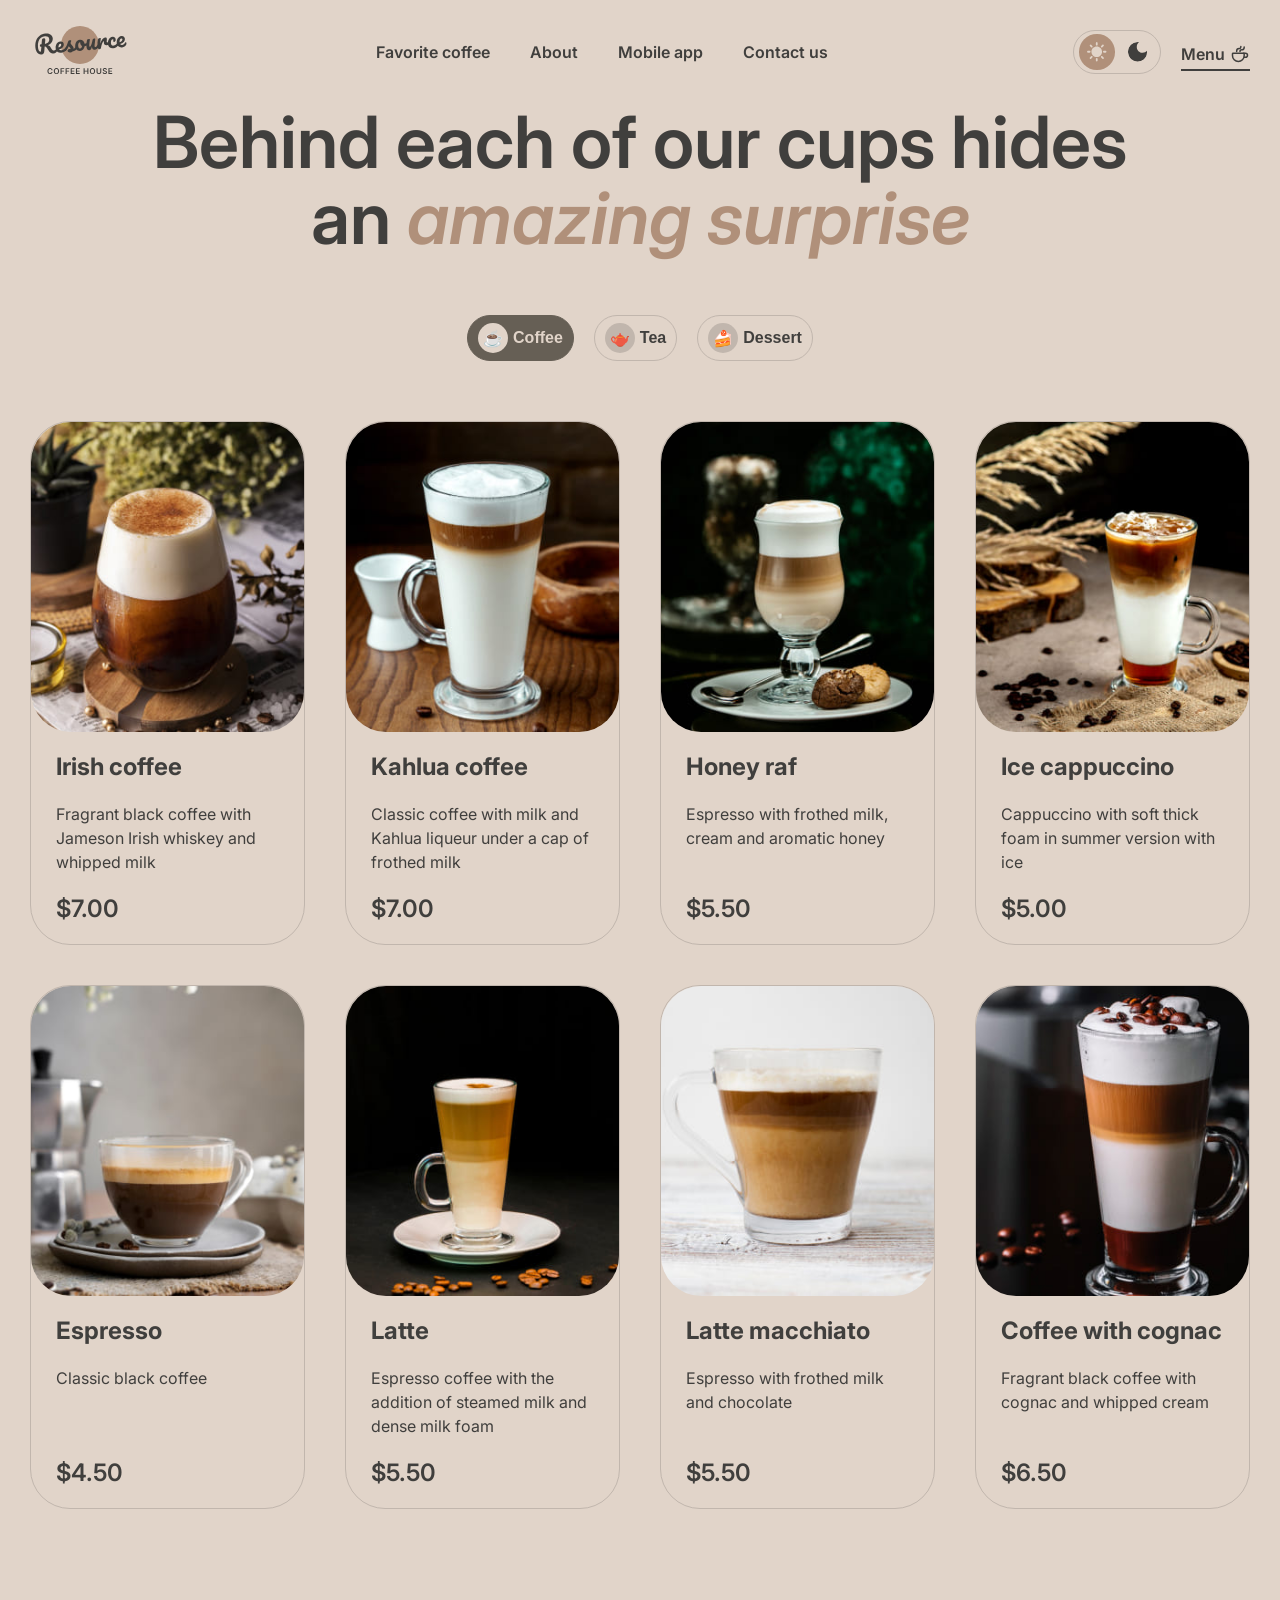
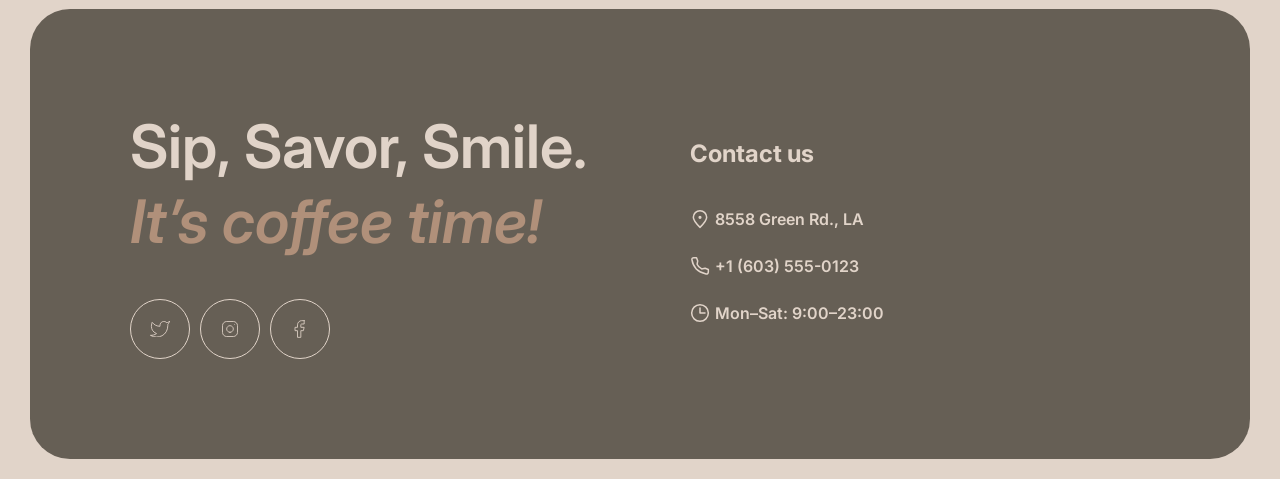
==== commit 99560989: "feat: finish two pages" ====
--- a/menu.html
+++ b/menu.html
@@ -4,10 +4,15 @@
     <meta charset="UTF-8">
     <meta name="viewport" content="width=device-width, initial-scale=1.0">
     <title>Coffee House</title>
+    <link rel="icon" href="./images/favicon.svg" sizes="32x32"> 
+    <link rel="icon" href="./images/favicon.svg" type="image/svg+xml">
     <link rel="preconnect" href="https://fonts.googleapis.com">
     <link rel="preconnect" href="https://fonts.gstatic.com" crossorigin>
     <link href="https://fonts.googleapis.com/css2?family=Inter:ital,opsz,wght@0,14..32,100..900;1,14..32,100..900&display=swap" rel="stylesheet">
+    <link rel="stylesheet" href="./css/global.css">
+    <link rel="stylesheet" href="./css/header.css">
     <link rel="stylesheet" href="./css/style.css">
+    <link rel="stylesheet" href="./css/footer.css">
 </head>
 <body>
     <header class="header">
@@ -51,7 +56,7 @@
                         </svg>
                     </button>
                     <div class="menu">
-                        <a href="menu.html" class="menu__link">
+                        <a href="menu.html" class="menu__link is-active">
                             <span>Menu</span>
                             <svg viewBox="0 0 20 20" fill="none">
                                 <path d="M14.167 9.76667V11.6667C14.167 14.8883 11.5553 17.5 8.33366 17.5C5.112 17.5 2.50033 14.8883 2.50033 11.6667V9.76667C2.50033 9.4353 2.76896 9.16667 3.10033 9.16667H13.567C13.8984 9.16667 14.167 9.4353 14.167 9.76667Z" stroke="currentColor" stroke-width="1.5" stroke-linecap="round" stroke-linejoin="round"/>
--- a/css/global.css
+++ b/css/global.css
@@ -0,0 +1,189 @@
+:root {
+    --text-primary: #403F3D;
+    --text-inverse: #E1D4C9;
+    --text-accent:  #B0907A;
+
+    --bg-page:      #E1D4C9;
+    --bg-container: #665F55;
+    --bg-overlay:   rgba(64, 63, 61, 0.8);
+
+    --border-primary: #C1B6AD;
+    --border-inverse: #665F55;
+
+    --indent-base: 20px;
+    --indent-xxl: calc(var(--indent-base) * 5); /* 100px */
+    --indent-xl: calc(var(--indent-base) * 4); /* 80px */
+    --indent-l: calc(var(--indent-base) * 3); /* 60px */
+    --indent-m: calc(var(--indent-base) * 2);  /* 40px */
+    --indent-s: calc(var(--indent-base) / 2);  /* 10px */
+    --indent-xs: calc(var(--indent-base) / 4); /* 5px */
+
+}
+
+:root[data-theme="dark"] {
+    --text-primary: #E1D4C9;
+    --text-inverse: #E1D4C9;
+    --text-accent:  #B0907A;
+
+    --bg-page:      #292826;
+    --bg-container: #403F3D;
+    --bg-overlay:   rgba(41, 40, 38, 0.8);
+
+    --border-primary: #665F55;
+    --border-inverse: #C1B6AD;
+}
+
+[data-theme="light"] {
+    .logo__icon--dark {
+        display: none;
+    }
+
+    .switch-theme__icon--light {
+        &:hover {
+            background-color: var(--text-accent);
+        }
+    }
+
+    .switch-theme__icon--dark {
+        background-color: transparent;
+    }
+}
+
+[data-theme="dark"] {
+    .logo__icon--light {
+        display: none;
+    }
+
+    .switch-theme__icon--light {
+        background-color: transparent;
+    }
+
+    .switch-theme__icon--dark {
+        &:hover {
+            background-color: var(--text-accent);
+        }
+    }
+}
+
+* {
+    box-sizing: border-box;
+}
+
+html {
+    scroll-behavior: smooth;
+}
+
+body {
+    font-family: Inter, sans-serif;
+    background-color: var(--bg-page);
+    color: var(--text-primary);
+    font-weight: 400;
+    font-size: 16px;
+    padding: 0;
+    margin: 0;
+}
+
+h1, h2 {
+    margin: 0;
+    font-weight: 600;
+}
+
+h1 {
+    font-size: 72px;
+    line-height: 105%;
+}
+
+h2 {
+    font-size: 60px;
+    line-height: 125%;
+}
+
+h3 {
+    font-size: 24px;
+    line-height: 125%;
+}
+
+ul {
+    list-style: none;
+    padding: 0;
+    margin: 0;
+}
+
+p {
+    margin: 0;
+    line-height: 150%;
+}
+
+a {
+    color: inherit;
+    text-decoration: none;
+    font-weight: 600;
+    transition: all 0.3s ease;
+    outline: none;
+    &:hover {
+        color: inherit;
+    }
+}
+
+svg {
+    min-width: 20px;
+    width: 20px;
+    color: inherit;
+}
+
+button {
+    cursor: pointer;
+    transition: all 0.3s ease;
+    outline: none;
+}
+
+.italic {
+    color: var(--text-accent);
+    font-style: italic;
+}
+
+.button-primary {
+    display: flex;
+    align-items: center;
+    justify-content: center;
+    gap: 0 5px;
+    max-width: 200px;
+    width: 100%;
+    height: 64px;
+    background-color: var(--bg-page);
+    color: var(--text-primary);
+    border-radius: 100px;
+
+    svg {
+        visibility: hidden;
+    }
+
+    &:hover {
+        color: var(--text-primary);
+        svg {
+            visibility: visible;
+        }
+    }
+}
+
+.container {
+    max-width: 1420px;
+    width: 100%;
+    padding: 0 30px;
+    margin: 0 auto;
+}
+
+@media (max-width: 670px) { 
+    .container {
+        padding: 0 var(--indent-base);
+    }
+
+    h1 {
+        font-size: 41px;
+        line-height: 115%;
+    }
+
+    h2 {
+        font-size: 32px;        
+    }
+}
--- a/css/header.css
+++ b/css/header.css
@@ -0,0 +1,124 @@
+.header {
+    padding: var(--indent-base) 0;
+}
+
+.header__inner {
+    display: flex;
+    align-items: center;
+    gap: 0 calc(2 * var(--indent-base));
+}
+
+.header__controls {
+    display: flex;
+    align-items: center;
+    gap: 0 var(--indent-base);
+}
+
+.logo {
+    border: none;
+}
+
+.nav {
+    flex-grow: 1;
+}
+
+.nav__list {
+    display: flex;
+    align-items: center;
+    justify-content: center;
+    gap: 0 calc(2 * var(--indent-base));
+}
+
+.nav__link,
+.menu__link {
+    border-bottom: 2px solid transparent;
+    padding-bottom: var(--indent-xs);
+
+    &:hover {
+        border-color: var(--text-primary);
+    }
+}
+
+.menu__link.is-active {
+    border-color: var(--text-primary);
+}
+
+.switch-theme {
+    display: flex;
+    align-items: center;
+    justify-content: center;
+    gap: 0 var(--indent-xs);
+    border-radius: 100px;
+    margin: 0;
+    border: 1px solid var(--border-primary);
+    width: 88px;
+    height: 44px;
+    padding: var(--indent-xs);
+    background-color: transparent;
+}
+
+.switch-theme__icon {
+    border-radius: 50%;
+    background-color: var(--text-accent);
+    color: var(--text-inverse);
+    padding: 8px;
+    transition: all 0.3s ease;
+    min-width: unset;
+    width: unset;
+
+    &:hover {
+        background-color: var(--bg-container);
+        color: var(--text-inverse);
+    }
+}
+
+.switch-theme__icon--dark {
+    color: var(--text-primary);
+}
+
+.menu__link {
+    display: flex;
+    align-items: center;
+    gap: 0 var(--indent-xs);
+    transform: translateY(var(--indent-xs));
+}
+
+.burger {
+    background-color: transparent;
+    border: 1px solid var(--border-inverse);
+    border-radius: 50%;
+    width: 44px;
+    height: 44px;
+    display: flex;
+    align-items: center;
+    justify-content: center;
+    color: inherit;
+    display: none;
+
+    svg {
+        min-width: 14px;
+        width: 14px;
+    }
+}
+
+@media (max-width: 992px) { 
+    .header__inner,
+    .nav__list {
+        gap: 0 var(--indent-base);
+    }
+}
+
+@media (max-width: 768px) {
+    .header__inner {
+        justify-content: space-between;
+    }
+
+    .menu,
+    .nav {
+        display: none;
+    }
+
+    .burger {
+        display: block;
+    }
+}
--- a/css/style.css
+++ b/css/style.css
@@ -1,281 +1,7 @@
-:root {
-    --text-primary: #403F3D;
-    --text-inverse: #E1D4C9;
-    --text-accent:  #B0907A;
-
-    --bg-page:      #E1D4C9;
-    --bg-container: #665F55;
-    --bg-overlay:   rgba(64, 63, 61, 0.8);
-
-    --border-primary: #C1B6AD;
-    --border-inverse: #665F55;
-
-    --indent-base: 20px;
-    --indent-xxl: calc(var(--indent-base) * 5); /* 100px */
-    --indent-xl: calc(var(--indent-base) * 4); /* 80px */
-    --indent-l: calc(var(--indent-base) * 3); /* 60px */
-    --indent-m: calc(var(--indent-base) * 2);  /* 40px */
-    --indent-s: calc(var(--indent-base) / 2);  /* 10px */
-    --indent-xs: calc(var(--indent-base) / 4); /* 5px */
-
-}
-
-:root[data-theme="dark"] {
-    --text-primary: #E1D4C9;
-    --text-inverse: #E1D4C9;
-    --text-accent:  #B0907A;
-
-    --bg-page:      #292826;
-    --bg-container: #403F3D;
-    --bg-overlay:   rgba(41, 40, 38, 0.8);
-
-    --border-primary: #665F55;
-    --border-inverse: #C1B6AD;
-}
-
-[data-theme="light"] {
-    .logo__icon--dark {
-        display: none;
-    }
-
-    .switch-theme__icon--light {
-        &:hover {
-            background-color: var(--text-accent);
-        }
-    }
-
-    .switch-theme__icon--dark {
-        background-color: transparent;
-    }
-}
-
-[data-theme="dark"] {
-    .logo__icon--light {
-        display: none;
-    }
-
-    .switch-theme__icon--light {
-        background-color: transparent;
-    }
-
-    .switch-theme__icon--dark {
-        &:hover {
-            background-color: var(--text-accent);
-        }
-    }
-}
-
-* {
-    box-sizing: border-box;
-}
-
-html {
-    scroll-behavior: smooth;
-}
-
-body {
-    font-family: Inter, sans-serif;
-    background-color: var(--bg-page);
-    color: var(--text-primary);
-    font-weight: 400;
-    font-size: 16px;
-    padding: 0;
-    margin: 0;
-}
-
-h1, h2 {
-    margin: 0;
-    font-weight: 600;
-}
-
-h1 {
-    font-size: 72px;
-    line-height: 105%;
-}
-
-h2 {
-    font-size: 60px;
-    line-height: 125%;
-}
-
-h3 {
-    font-size: 24px;
-    line-height: 125%;
-}
-
-ul {
-    list-style: none;
-    padding: 0;
-    margin: 0;
-}
-
-p {
-    margin: 0;
-    line-height: 150%;
-}
-
-a {
-    color: inherit;
-    text-decoration: none;
-    font-weight: 600;
-    transition: all 0.3s ease;
-    outline: none;
-    &:hover {
-        color: inherit;
-    }
-}
-
-svg {
-    min-width: 20px;
-    width: 20px;
-    color: inherit;
-}
-
-button {
-    cursor: pointer;
-    transition: all 0.3s ease;
-    outline: none;
-}
-
-.container {
-    max-width: 1420px;
-    width: 100%;
-    padding: 0 30px;
-    margin: 0 auto;
-}
-
-.italic {
-    color: var(--text-accent);
-    font-style: italic;
-}
-
-.button-primary {
-    display: flex;
-    align-items: center;
-    justify-content: center;
-    gap: 0 5px;
-    max-width: 200px;
-    width: 100%;
-    height: 64px;
-    background-color: var(--bg-page);
-    color: var(--text-primary);
-    border-radius: 100px;
-
-    svg {
-        visibility: hidden;
-    }
-
-    &:hover {
-        color: var(--text-primary);
-        svg {
-            visibility: visible;
-        }
-    }
-}
-
 .favorite,
 .about,
 .app {
     padding-top: var(--indent-xxl);
-}
-
-.header {
-    padding: var(--indent-base) 0;
-}
-
-.header__inner {
-    display: flex;
-    align-items: center;
-    gap: 0 calc(2 * var(--indent-base));
-}
-
-.header__controls {
-    display: flex;
-    align-items: center;
-    gap: 0 var(--indent-base);
-}
-
-.logo {
-    border: none;
-}
-
-.nav {
-    flex-grow: 1;
-}
-
-.nav__list {
-    display: flex;
-    align-items: center;
-    justify-content: center;
-    gap: 0 calc(2 * var(--indent-base));
-}
-
-.nav__link,
-.menu__link {
-    border-bottom: 2px solid transparent;
-    padding-bottom: var(--indent-xs);
-
-    &:hover {
-        border-color: var(--text-primary);
-    }
-}
-
-.switch-theme {
-    display: flex;
-    align-items: center;
-    justify-content: center;
-    gap: 0 var(--indent-xs);
-    border-radius: 100px;
-    margin: 0;
-    border: 1px solid var(--border-primary);
-    width: 88px;
-    height: 44px;
-    padding: var(--indent-xs);
-    background-color: transparent;
-}
-
-.switch-theme__icon {
-    border-radius: 50%;
-    background-color: var(--text-accent);
-    color: var(--text-inverse);
-    padding: 8px;
-    transition: all 0.3s ease;
-    min-width: unset;
-    width: unset;
-
-    &:hover {
-        background-color: var(--bg-container);
-        color: var(--text-inverse);
-    }
-}
-
-.switch-theme__icon--dark {
-    color: var(--text-primary);
-}
-
-.menu__link {
-    display: flex;
-    align-items: center;
-    gap: 0 var(--indent-xs);
-    transform: translateY(var(--indent-xs));
-}
-
-.burger {
-    background-color: transparent;
-    border: 1px solid var(--border-inverse);
-    border-radius: 50%;
-    width: 44px;
-    height: 44px;
-    display: flex;
-    align-items: center;
-    justify-content: center;
-    color: inherit;
-    display: none;
-
-    svg {
-        min-width: 14px;
-        width: 14px;
-    }
 }
 
 .hero {
@@ -572,81 +298,6 @@
     line-height: 150%;
 }
 
-.footer {
-    padding: var(--indent-xxl) 0 var(--indent-base);
-    color: var( --text-inverse);
-}
-
-.footer__inner {
-    background-color: var(--bg-container);
-    border-radius: 40px;
-    display: flex;
-    justify-content: space-between;
-    align-items: center;
-    padding: var(--indent-xxl);
-    gap: 0 var(--indent-xxl);
-}
-
-.media {
-    flex: 1;
-}
-
-.contacts {
-    flex: 1;
-} 
-
-.media__title {
-    margin-bottom: var(--indent-m);
-}
-
-.media__list {
-    display: flex;
-    gap: 0 var(--indent-s);
-}
-
-.media__link {
-    display: flex;
-    justify-content: center;
-    align-items: center;
-    height: 60px;
-    width: 60px;
-    border: 1px solid var(--text-inverse);
-    border-radius: 50%;
-    color: var(--text-inverse);
-
-    &:hover {
-        border-color: var(--bg-page);
-        background-color: var(--bg-page);
-        .media__icon {
-            color: var(--border-inverse);
-        }
-    }
-}
-
-.contacts__title {
-    margin-top: 0;
-    margin-bottom: var(--indent-m);
-}
-
-.contacts__list {
-    display: flex;
-    flex-direction: column;
-    gap: var(--indent-base) 0;
-    font-weight: 600;
-}
-
-.contacts__link {
-    display: inline-flex;
-    align-items: flex-start;
-    gap: 0 var(--indent-xs);
-    border-bottom: 2px solid transparent;
-    padding-bottom: var(--indent-xs);
-
-    &:hover {
-       border-color: var(--text-inverse);
-    }
-}
-
 @media (max-width: 1200px) {
     .panel .products {
         .products__item {
@@ -656,24 +307,11 @@
 }
 
 @media (max-width: 992px) { 
-
-    .header__inner,
-    .nav__list {
-        gap: 0 var(--indent-base);
-    }
-
     .app {
         flex-direction: column;
         gap: var(--indent-l) 0;
     }
 
-    .footer__inner {
-        flex-direction: column;
-        align-items: flex-start;
-        padding: var(--indent-xl) var(--indent-l);
-        gap: var(--indent-l) 0;
-    }
-
     .panel .products {
         .products__item {
             width: calc((100% - var(--indent-m)) / 2)
@@ -686,27 +324,13 @@
 }
 
 @media (max-width: 768px) {
-    .header__inner {
-        justify-content: space-between;
-    }
-
-    .menu,
-    .nav {
-        display: none;
-    }
-
-    .burger {
-        display: block;
-    }
-
     .hero {
         padding: 0 var(--indent-l);
     }
 
     .favorite, 
     .about, 
-    .app,
-    .footer {
+    .app {
         padding-top: var(--indent-xl);
     }
 
@@ -729,6 +353,9 @@
 
     .catalog__title {
         margin-bottom: var(--indent-m);
+        font-size: 60px;
+        padding: 0 30px;
+        line-height: 125%;
     }
 
     .tabs {
@@ -747,19 +374,6 @@
 }
 
 @media (max-width: 670px) { 
-    .container {
-        padding: 0 var(--indent-base);
-    }
-
-    h1 {
-        font-size: 41px;
-        line-height: 115%;
-    }
-
-    h2 {
-        font-size: 32px;        
-    }
-
     .hero {
         min-height: 552px;
         padding: 0 var(--indent-base);
@@ -783,8 +397,9 @@
         object-fit: cover;
     }
 
-    .footer__inner {
-        padding: var(--indent-l) var(--indent-base);
+    .catalog__title {
+        font-size: 32px;
+        padding: 0 var(--indent-s);
     }
 
     .panel .products {
@@ -794,7 +409,3 @@
     }
 }
 
-@media (max-width: 580px) {
-
-}
-
--- a/css/footer.css
+++ b/css/footer.css
@@ -0,0 +1,95 @@
+.footer {
+    padding: var(--indent-xxl) 0 var(--indent-base);
+    color: var( --text-inverse);
+}
+
+.footer__inner {
+    background-color: var(--bg-container);
+    border-radius: 40px;
+    display: flex;
+    justify-content: space-between;
+    align-items: center;
+    padding: var(--indent-xxl);
+    gap: 0 var(--indent-xxl);
+}
+
+.media {
+    flex: 1;
+}
+
+.contacts {
+    flex: 1;
+} 
+
+.media__title {
+    margin-bottom: var(--indent-m);
+}
+
+.media__list {
+    display: flex;
+    gap: 0 var(--indent-s);
+}
+
+.media__link {
+    display: flex;
+    justify-content: center;
+    align-items: center;
+    height: 60px;
+    width: 60px;
+    border: 1px solid var(--text-inverse);
+    border-radius: 50%;
+    color: var(--text-inverse);
+
+    &:hover {
+        border-color: var(--bg-page);
+        background-color: var(--bg-page);
+        .media__icon {
+            color: var(--border-inverse);
+        }
+    }
+}
+
+.contacts__title {
+    margin-top: 0;
+    margin-bottom: var(--indent-m);
+}
+
+.contacts__list {
+    display: flex;
+    flex-direction: column;
+    gap: var(--indent-base) 0;
+    font-weight: 600;
+}
+
+.contacts__link {
+    display: inline-flex;
+    align-items: flex-start;
+    gap: 0 var(--indent-xs);
+    border-bottom: 2px solid transparent;
+    padding-bottom: var(--indent-xs);
+
+    &:hover {
+       border-color: var(--text-inverse);
+    }
+}
+
+@media (max-width: 992px) { 
+    .footer__inner {
+        flex-direction: column;
+        align-items: flex-start;
+        padding: var(--indent-xl) var(--indent-l);
+        gap: var(--indent-l) 0;
+    }
+}
+
+@media (max-width: 768px) {
+    .footer {
+        padding-top: var(--indent-xl);
+    }
+}
+
+@media (max-width: 670px) { 
+    .footer__inner {
+        padding: var(--indent-l) var(--indent-base);
+    }
+}
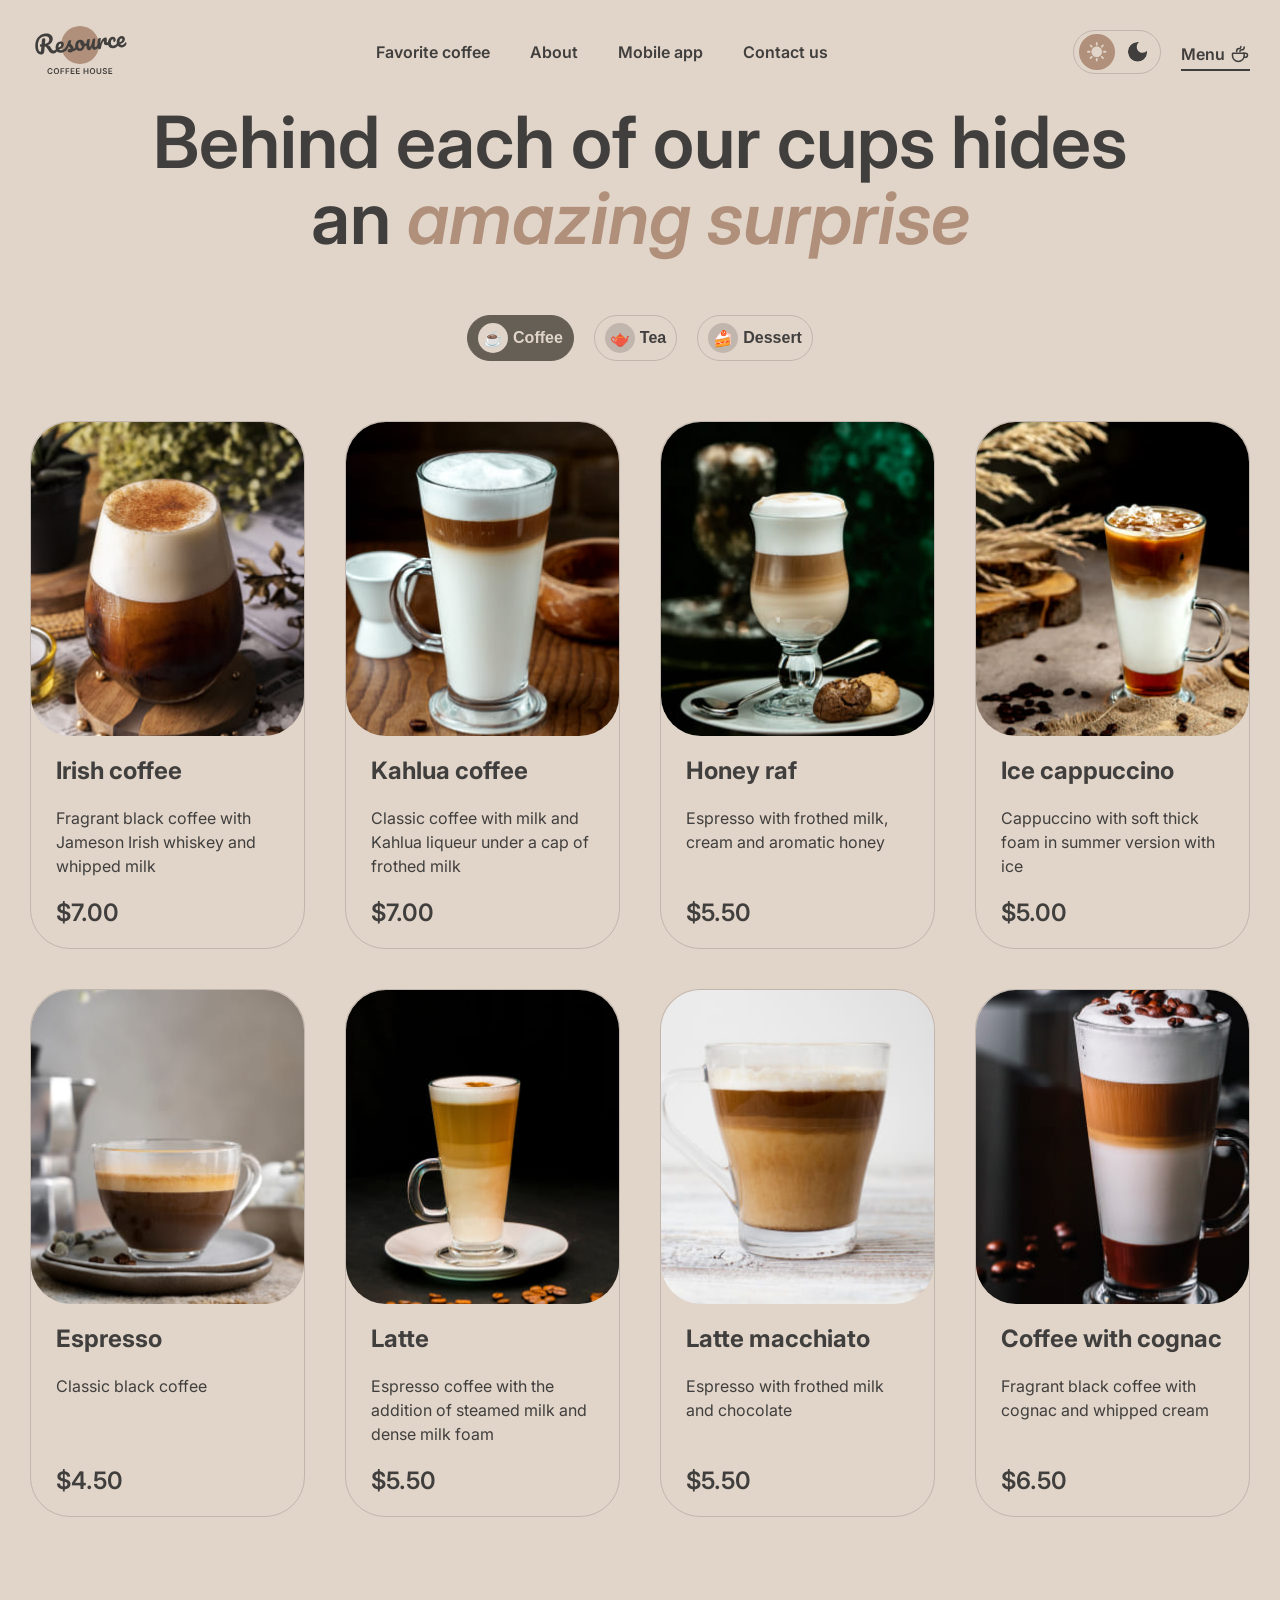
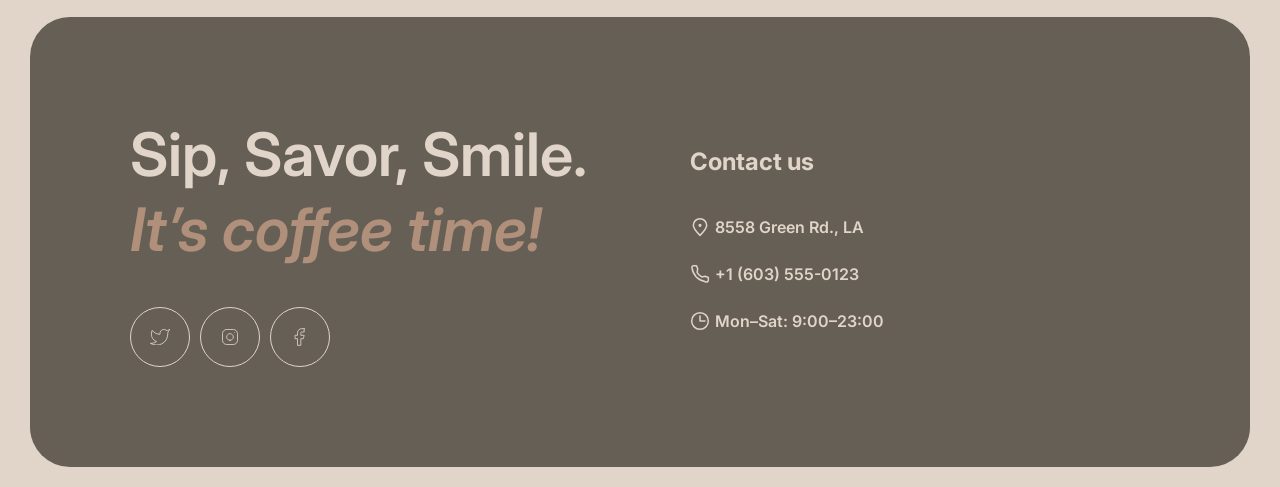
==== commit 517d0046: "feat: add animation to images" ====
--- a/menu.html
+++ b/menu.html
@@ -107,7 +107,9 @@
                         <ul class="products">
                             <li class="products__item">
                                 <a class="products__link" href="#">
-                                    <img class="products__img" width="310" height="310" src="./images/products/coffee-1.jpg" alt="Irish coffee">
+                                    <picture>
+                                        <img class="products__img" width="310" height="310" src="./images/products/coffee-1.jpg" alt="Irish coffee">
+                                    </picture>
                                     <div class="products__content">
                                         <h3 class="products__title">
                                            Irish coffee
@@ -123,7 +125,9 @@
                             </li>
                             <li class="products__item">
                                 <a class="products__link" href="#">
-                                    <img class="products__img" width="310" height="310" src="./images/products/coffee-2.jpg" alt="Kahlua coffee">
+                                    <picture>
+                                        <img class="products__img" width="310" height="310" src="./images/products/coffee-2.jpg" alt="Kahlua coffee">
+                                    </picture>
                                     <div class="products__content">
                                         <h3 class="products__title">
                                            Kahlua coffee
@@ -139,7 +143,9 @@
                             </li>
                             <li class="products__item">
                                 <a class="products__link" href="#">
-                                    <img class="products__img" width="310" height="310" src="./images/products/coffee-3.jpg" alt="Honey raf">
+                                    <picture>
+                                        <img class="products__img" width="310" height="310" src="./images/products/coffee-3.jpg" alt="Honey raf">
+                                    </picture>
                                     <div class="products__content">
                                         <h3 class="products__title">
                                             Honey raf
@@ -155,7 +161,9 @@
                             </li>
                             <li class="products__item">
                                 <a class="products__link" href="#">
-                                    <img class="products__img" width="310" height="310" src="./images/products/coffee-4.jpg" alt="Ice cappuccino">
+                                    <picture>
+                                        <img class="products__img" width="310" height="310" src="./images/products/coffee-4.jpg" alt="Ice cappuccino">
+                                    </picture>
                                     <div class="products__content">
                                         <h3 class="products__title">
                                            Ice cappuccino
@@ -171,7 +179,9 @@
                             </li>
                             <li class="products__item">
                                 <a class="products__link" href="#">
-                                    <img class="products__img" width="310" height="310" src="./images/products/coffee-5.jpg" alt="Espresso">
+                                    <picture>
+                                        <img class="products__img" width="310" height="310" src="./images/products/coffee-5.jpg" alt="Espresso">
+                                    </picture>
                                     <div class="products__content">
                                         <h3 class="products__title">
                                            Espresso
@@ -187,7 +197,9 @@
                             </li>
                             <li class="products__item">
                                 <a class="products__link" href="#">
-                                    <img class="products__img" width="310" height="310" src="./images/products/coffee-6.jpg" alt="Latte">
+                                    <picture>
+                                        <img class="products__img" width="310" height="310" src="./images/products/coffee-6.jpg" alt="Latte">
+                                    </picture>
                                     <div class="products__content">
                                         <h3 class="products__title">
                                             Latte
@@ -203,7 +215,9 @@
                             </li>
                             <li class="products__item">
                                 <a class="products__link" href="#">
-                                    <img class="products__img" width="310" height="310" src="./images/products/coffee-7.jpg" alt="Latte macchiato">
+                                    <picture>
+                                        <img class="products__img" width="310" height="310" src="./images/products/coffee-7.jpg" alt="Latte macchiato">
+                                    </picture>
                                     <div class="products__content">
                                         <h3 class="products__title">
                                            Latte macchiato
@@ -219,7 +233,9 @@
                             </li>
                             <li class="products__item">
                                 <a class="products__link" href="#">
-                                    <img class="products__img" width="310" height="310" src="./images/products/coffee-8.jpg" alt="Coffee with cognac">
+                                    <picture>
+                                        <img class="products__img" width="310" height="310" src="./images/products/coffee-8.jpg" alt="Coffee with cognac">
+                                    </picture>
                                     <div class="products__content">
                                         <h3 class="products__title">
                                             Coffee with cognac
@@ -245,7 +261,9 @@
                         <ul class="products">
                             <li class="products__item">
                                 <a class="products__link" href="#">
-                                    <img class="products__img" width="310" height="310" src="./images/products/tea-1.png" alt="Moroccan">
+                                    <picture>
+                                        <img class="products__img" width="310" height="310" src="./images/products/tea-1.png" alt="Moroccan">
+                                    </picture>
                                     <div class="products__content">
                                         <h3 class="products__title">
                                             Moroccan
@@ -261,7 +279,9 @@
                             </li>
                             <li class="products__item">
                                 <a class="products__link" href="#">
-                                    <img class="products__img" width="310" height="310" src="./images/products/tea-2.png" alt="Ginger">
+                                    <picture>
+                                        <img class="products__img" width="310" height="310" src="./images/products/tea-2.png" alt="Ginger">
+                                    </picture>
                                     <div class="products__content">
                                         <h3 class="products__title">
                                             Ginger
@@ -277,7 +297,9 @@
                             </li>
                             <li class="products__item">
                                 <a class="products__link" href="#">
-                                    <img class="products__img" width="310" height="310" src="./images/products/tea-3.png" alt="Cranberry">
+                                    <picture>
+                                        <img class="products__img" width="310" height="310" src="./images/products/tea-3.png" alt="Cranberry">
+                                    </picture>
                                     <div class="products__content">
                                         <h3 class="products__title">
                                            Cranberry
@@ -293,7 +315,9 @@
                             </li>
                             <li class="products__item">
                                 <a class="products__link" href="#">
-                                    <img class="products__img" width="310" height="310" src="./images/products/tea-4.png" alt="Sea buckthorn">
+                                    <picture>
+                                        <img class="products__img" width="310" height="310" src="./images/products/tea-4.png" alt="Sea buckthorn">
+                                    </picture>
                                     <div class="products__content">
                                         <h3 class="products__title">
                                             Sea buckthorn
@@ -319,7 +343,9 @@
                         <ul class="products">
                             <li class="products__item">
                                 <a class="products__link" href="#">
-                                    <img class="products__img" width="310" height="310" src="./images/products/dessert-1.png" alt="Marble cheesecake">
+                                    <picture>
+                                        <img class="products__img" width="310" height="310" src="./images/products/dessert-1.png" alt="Marble cheesecake">
+                                    </picture>
                                     <div class="products__content">
                                         <h3 class="products__title">
                                            Marble cheesecake
@@ -335,7 +361,9 @@
                             </li>
                             <li class="products__item">
                                 <a class="products__link" href="#">
-                                    <img class="products__img" width="310" height="310" src="./images/products/dessert-2.png" alt="Red velvet">
+                                    <picture>
+                                        <img class="products__img" width="310" height="310" src="./images/products/dessert-2.png" alt="Red velvet">
+                                    </picture>
                                     <div class="products__content">
                                         <h3 class="products__title">
                                            Red velvet
@@ -351,7 +379,9 @@
                             </li>
                             <li class="products__item">
                                 <a class="products__link" href="#">
-                                    <img class="products__img" width="310" height="310" src="./images/products/dessert-3.png" alt="Cheesecakes">
+                                    <picture>
+                                        <img class="products__img" width="310" height="310" src="./images/products/dessert-3.png" alt="Cheesecakes">
+                                    </picture>
                                     <div class="products__content">
                                         <h3 class="products__title">
                                             Cheesecakes
@@ -367,7 +397,9 @@
                             </li>
                             <li class="products__item">
                                 <a class="products__link" href="#">
-                                    <img class="products__img" width="310" height="310" src="./images/products/dessert-4.png" alt="Creme brulee">
+                                    <picture>
+                                        <img class="products__img" width="310" height="310" src="./images/products/dessert-4.png" alt="Creme brulee">
+                                    </picture>
                                     <div class="products__content">
                                         <h3 class="products__title">
                                            Creme brulee
@@ -383,7 +415,9 @@
                             </li>
                             <li class="products__item">
                                 <a class="products__link" href="#">
-                                    <img class="products__img" width="310" height="310" src="./images/products/dessert-5.png" alt="Pancakes">
+                                    <picture>
+                                        <img class="products__img" width="310" height="310" src="./images/products/dessert-5.png" alt="Pancakes">
+                                    </picture>
                                     <div class="products__content">
                                         <h3 class="products__title">
                                             Pancakes
@@ -399,7 +433,9 @@
                             </li>
                             <li class="products__item">
                                 <a class="products__link" href="#">
-                                    <img class="products__img" width="310" height="310" src="./images/products/dessert-6.png" alt="Honey cake">
+                                    <picture>
+                                        <img class="products__img" width="310" height="310" src="./images/products/dessert-6.png" alt="Honey cake">
+                                    </picture>
                                     <div class="products__content">
                                         <h3 class="products__title">
                                             Honey cake
@@ -415,7 +451,9 @@
                             </li>
                             <li class="products__item">
                                 <a class="products__link" href="#">
-                                    <img class="products__img" width="310" height="310" src="./images/products/dessert-7.png" alt="Chocolate cake">
+                                    <picture>
+                                        <img class="products__img" width="310" height="310" src="./images/products/dessert-7.png" alt="Chocolate cake">
+                                    </picture>
                                     <div class="products__content">
                                         <h3 class="products__title">
                                             Chocolate cake
@@ -431,7 +469,9 @@
                             </li>
                             <li class="products__item">
                                 <a class="products__link" href="#">
-                                    <img class="products__img" width="310" height="310" src="./images/products/dessert-8.png" alt="Black forest">
+                                    <picture>
+                                        <img class="products__img" width="310" height="310" src="./images/products/dessert-8.png" alt="Black forest">
+                                    </picture>
                                     <div class="products__content">
                                         <h3 class="products__title">
                                             Black forest
--- a/css/style.css
+++ b/css/style.css
@@ -183,7 +183,24 @@
     .products__price {
         margin-top: auto;
     }
-}
+
+    .products__link picture {
+        overflow: hidden;
+        border-radius: 40px;
+    }
+}
+
+.products__link:hover {
+    .products__img {
+        transform: scale(1);
+    }
+}
+
+.products__img {
+    transform: scale(1.1);
+    transition: all 0.3s ease;
+}
+
 
 .products__content {
     padding: var(--indent-base) 25px;
@@ -221,21 +238,47 @@
 }
 
 .about__grid {
-    display: flex;
-    gap: 0 30px;
-}
-
-.about__item {
-    display: flex;
-    flex-direction: column;
-    flex: 1;
-    gap: 30px 0;
+    display: grid;
+    grid-template-areas: 
+            'image-1 image-3'
+            'image-1 image-4'
+            'image-2 image-4';
+    gap: 30px;
+
     img {
-        object-position: top;
         width: 100%;
         border-radius: 20px;
         object-fit: cover;
-    }
+        transform: scale(1.1);
+        transition: all 0.3s ease;
+    }
+}
+
+.about__item {
+    overflow: hidden;
+    border-radius: 20px;
+
+    &:hover {
+        img {
+            transform: scale(1);
+        }
+    }
+}
+
+.about__item--1 {
+    grid-area: image-1;
+}
+
+.about__item--2 {
+    grid-area: image-2;
+}
+
+.about__item--3 {
+    grid-area: image-3;
+}
+
+.about__item--4 {
+    grid-area: image-4;
 }
 
 .app {
@@ -335,20 +378,14 @@
     }
 
     .about__grid {
+        display: flex;
         flex-direction: column;
         gap: 30px 0;
     }
 
-    .about__item:first-of-type {
-        img:last-of-type {
-            display: none;
-        }
-    }
-
-    .about__item:last-of-type {
-        img:first-of-type {
-            display: none;
-        }
+    .about__item--2,
+    .about__item--3 {
+        display: none;
     }
 
     .catalog__title {
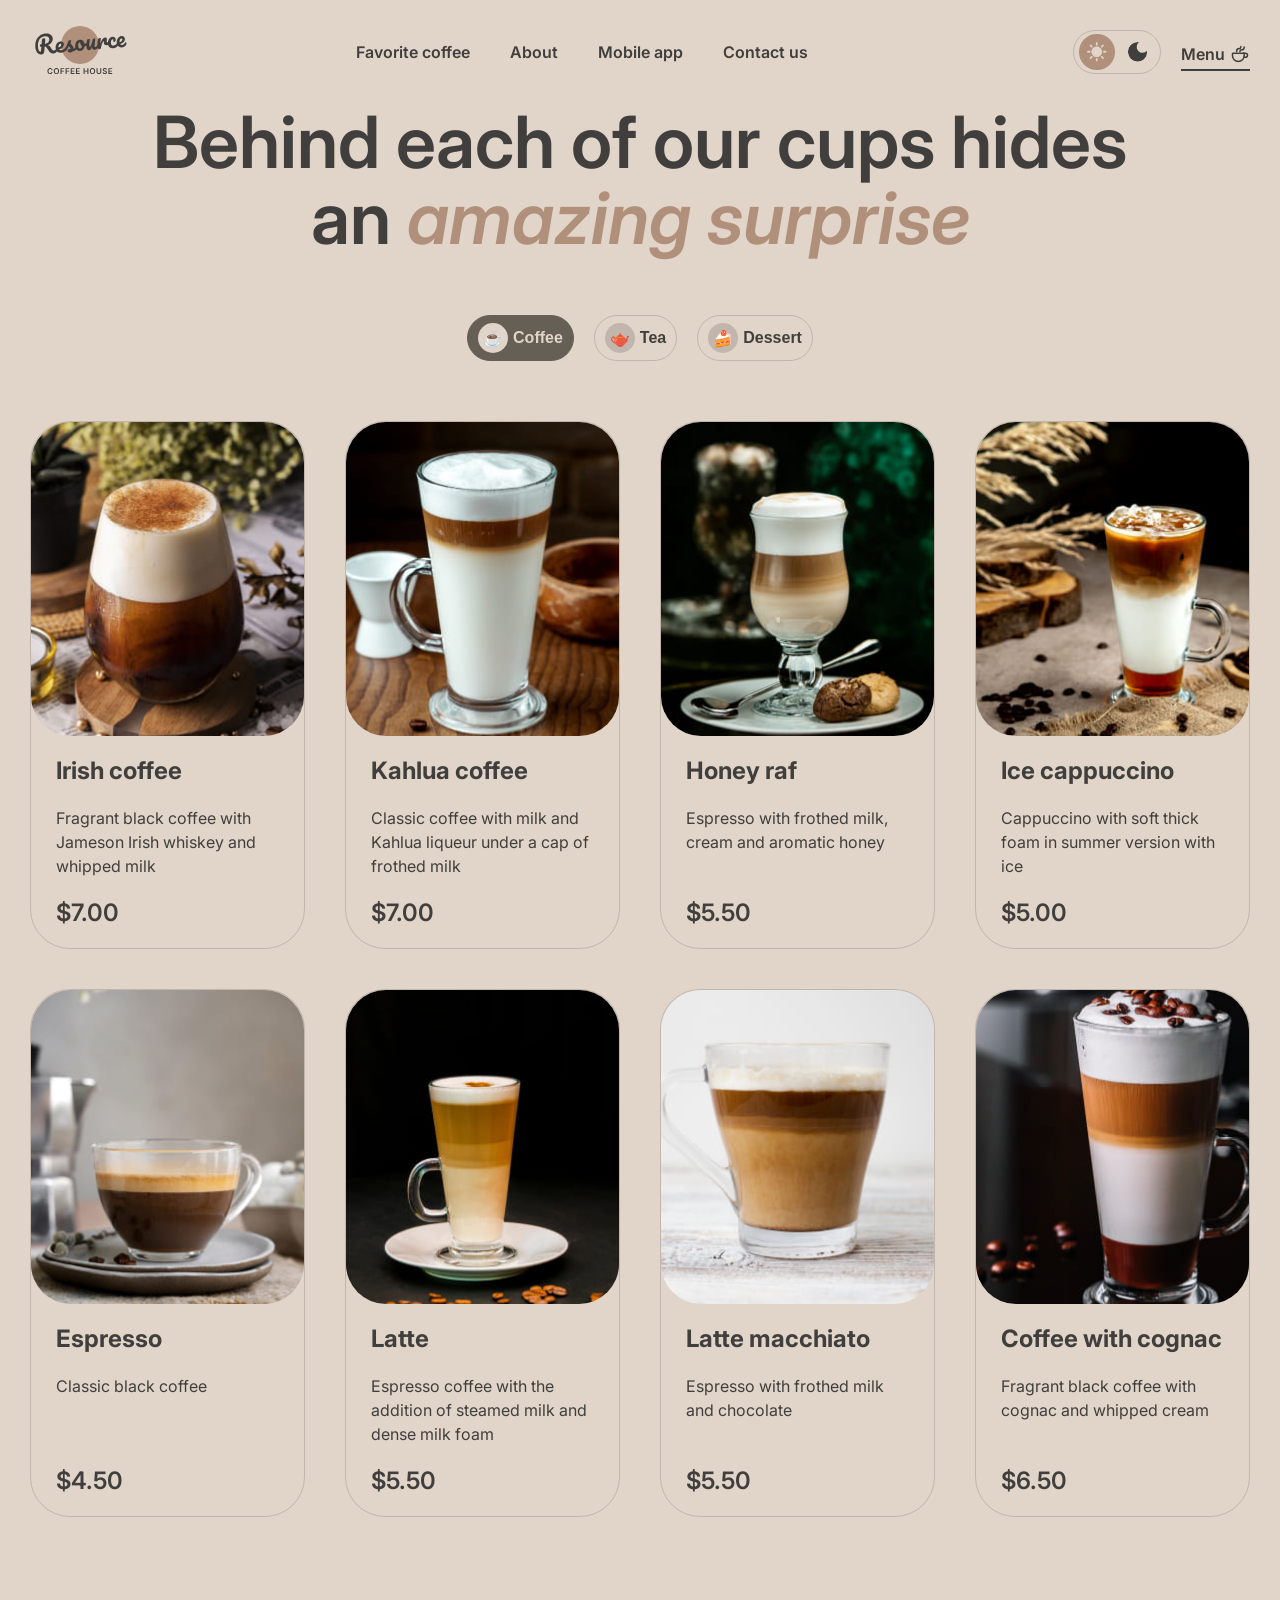
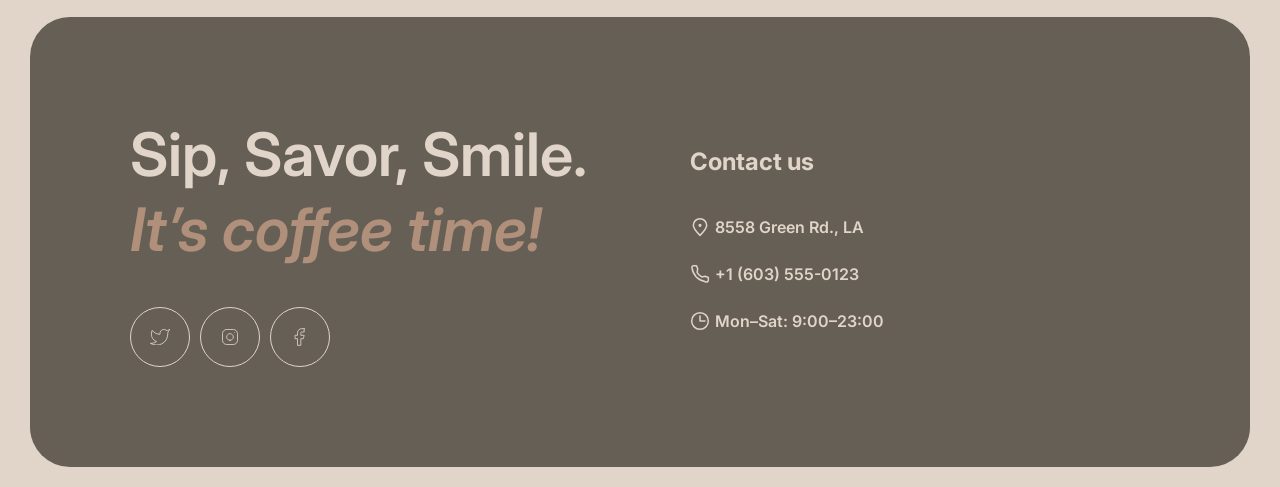
==== commit ffc2d2ac: "feat: add functionality for the mobile menu" ====
--- a/menu.html
+++ b/menu.html
@@ -22,7 +22,7 @@
                     <img class="logo__icon logo__icon--light" src="./images/logo.svg" alt="Resource Coffee House">
                     <img class="logo__icon logo__icon--dark" src="./images/logo-dark.svg" alt="Resource Coffee House">
                 </a>
-                <nav class="nav">
+                <nav class="nav" id="mobile-nav">
                     <ul class="nav__list">
                         <li class="nav__item">
                             <a class="nav__link" href="index.html#favorite">
@@ -42,6 +42,17 @@
                         <li class="nav__item">
                             <a class="nav__link" href="index.html#contact">
                                 Contact us
+                            </a>
+                        </li>
+                        <li class="nav__item">
+                            <a class="button-primary nav__menu" href="menu.html">
+                                <span>Menu</span>
+                                <svg viewBox="0 0 20 20" fill="none">
+                                    <path d="M14.167 9.76667V11.6667C14.167 14.8883 11.5553 17.5 8.33366 17.5C5.112 17.5 2.50033 14.8883 2.50033 11.6667V9.76667C2.50033 9.4353 2.76896 9.16667 3.10033 9.16667H13.567C13.8984 9.16667 14.167 9.4353 14.167 9.76667Z" stroke="currentColor" stroke-width="1.5" stroke-linecap="round" stroke-linejoin="round"/>
+                                    <path d="M10.0003 7.50008C10.0003 6.66675 10.5956 5.83341 11.786 5.83341C13.101 5.83341 14.167 4.76743 14.167 3.45246V2.91675" stroke="currentColor" stroke-width="1.5" stroke-linecap="round" stroke-linejoin="round"/>
+                                    <path d="M6.66634 7.5V7.08333C6.66634 5.70262 7.78563 4.58333 9.16634 4.58333C10.0868 4.58333 10.833 3.83714 10.833 2.91667V2.5" stroke="currentColor" stroke-width="1.5" stroke-linecap="round" stroke-linejoin="round"/>
+                                    <path d="M13.333 9.16675H15.4163C16.5669 9.16675 17.4997 10.0995 17.4997 11.2501C17.4997 12.4007 16.5669 13.3334 15.4163 13.3334H14.1663" stroke="currentColor" stroke-width="1.5" stroke-linecap="round" stroke-linejoin="round"/>
+                                </svg>
                             </a>
                         </li>
                     </ul>
@@ -66,10 +77,14 @@
                             </svg>
                         </a>
                     </div>
-                    <button class="burger" type="button">
-                        <svg viewBox="0 0 18 10" fill="none">
+                    <button class="burger" id="burger-js" type="button" aria-controls="mobile-nav" aria-expanded="false" aria-label="Open mobile menu">
+                        <svg class="burger__icon burger__icon--open" viewBox="0 0 18 10" fill="none">
                             <path d="M0.75 0.75H16.75" stroke="currentColor" stroke-width="1.5" stroke-linecap="round" stroke-linejoin="round"/>
                             <path d="M0.75 8.75H16.75" stroke="currentColor" stroke-width="1.5" stroke-linecap="round" stroke-linejoin="round"/>
+                        </svg>
+                        <svg class="burger__icon burger__icon--close" xmlns="http://www.w3.org/2000/svg" viewBox="0 0 13 13" fill="none">
+                            <path d="M0.75 0.75L12.0637 12.0637" stroke="currentColor" stroke-width="1.5" stroke-linecap="round" stroke-linejoin="round"/>
+                            <path d="M0.75 12.0637L12.0637 0.750013" stroke="currentColor" stroke-width="1.5" stroke-linecap="round" stroke-linejoin="round"/>
                         </svg>
                     </button>
                 </div>
--- a/css/header.css
+++ b/css/header.css
@@ -37,6 +37,10 @@
     &:hover {
         border-color: var(--text-primary);
     }
+}
+
+.nav__menu {
+    display: none;
 }
 
 .menu__link.is-active {
@@ -99,6 +103,20 @@
         min-width: 14px;
         width: 14px;
     }
+
+    .burger__icon--close {
+        display: none;
+    }
+}
+
+.is-menu-open {
+    .burger__icon--open {
+        display: none;
+    }
+
+    .burger__icon--close {
+        display: block;
+    }
 }
 
 @media (max-width: 992px) { 
@@ -113,12 +131,53 @@
         justify-content: space-between;
     }
 
-    .menu,
-    .nav {
+    .menu {
         display: none;
     }
 
+    .nav {
+        position: fixed;
+        inset: 0;
+        background-color: var(--bg-page);
+        opacity: 0;
+        visibility: hidden;          
+        transition: all 0.3s ease;
+        z-index: 20;
+        padding-top: 100px;
+    }
+
+    body.is-menu-open {
+        overflow: hidden;
+        .nav {
+            opacity: 1;
+            visibility: visible;
+        }
+    }
+
+    .nav__list {
+        flex-direction: column;
+        justify-content: center;
+        height: calc(100% - 104px);
+        gap: 40px;
+    }
+
+    .nav__menu {
+        display: flex;
+        max-width: unset;
+        height: auto;
+
+        svg {
+            visibility: visible;
+        }
+    }
+
+    .logo,
+    .header__controls {
+        position: relative;
+        z-index: 21;
+    }
+
     .burger {
-        display: block;
+        display: flex;
     }
 }
--- a/css/style.css
+++ b/css/style.css
@@ -249,19 +249,6 @@
         width: 100%;
         border-radius: 20px;
         object-fit: cover;
-        transform: scale(1.1);
-        transition: all 0.3s ease;
-    }
-}
-
-.about__item {
-    overflow: hidden;
-    border-radius: 20px;
-
-    &:hover {
-        img {
-            transform: scale(1);
-        }
     }
 }
 
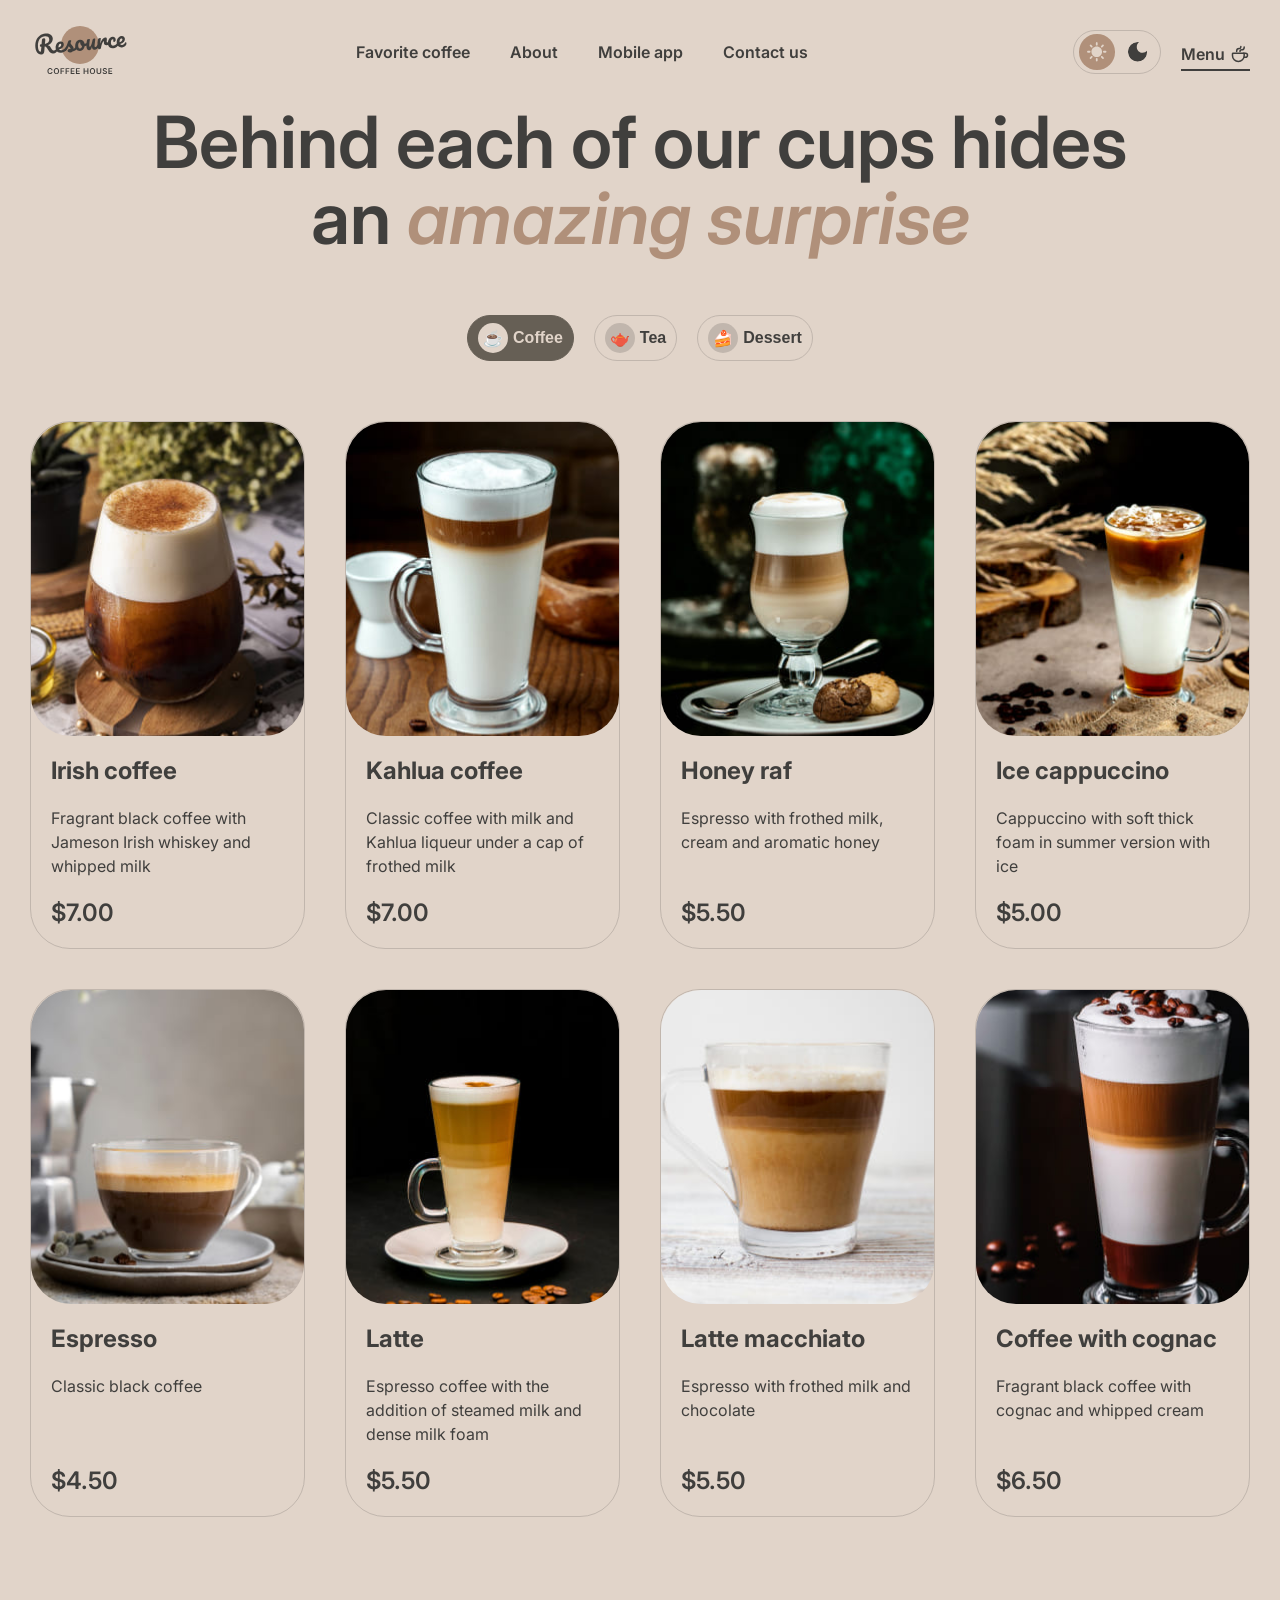
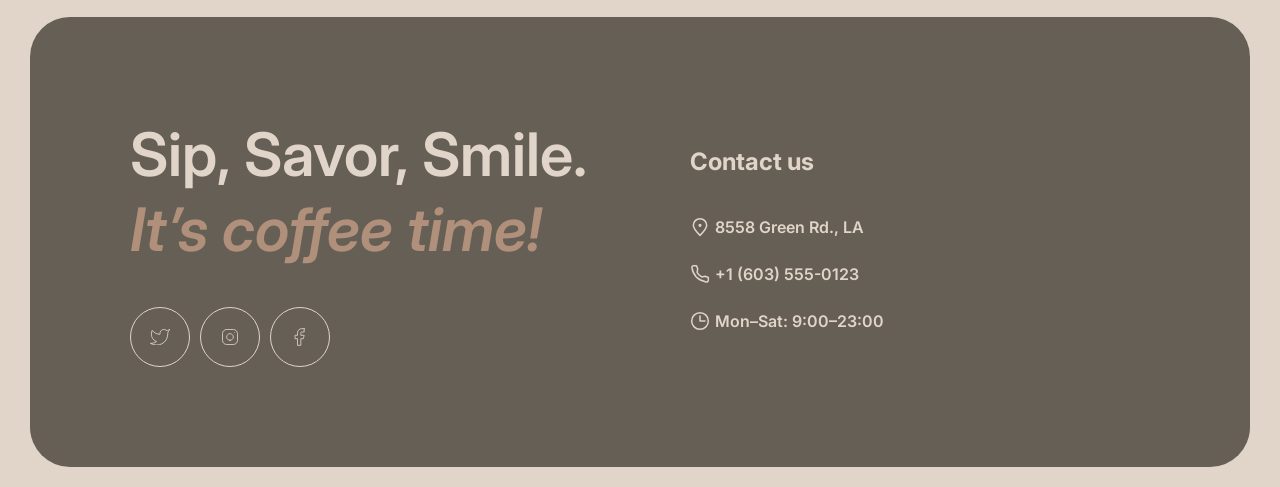
==== commit 9ab80f19: "add functionality for the tabs" ====
--- a/menu.html
+++ b/menu.html
@@ -40,7 +40,7 @@
                             </a>
                         </li>
                         <li class="nav__item">
-                            <a class="nav__link" href="index.html#contact">
+                            <a class="nav__link" href="#contact">
                                 Contact us
                             </a>
                         </li>
@@ -118,7 +118,7 @@
                             Dessert
                         </button>
                     </div>
-                    <div class="panel" data-panel="coffee">
+                    <div class="panel is-active" data-panel="coffee">
                         <ul class="products">
                             <li class="products__item">
                                 <a class="products__link" href="#">
@@ -272,7 +272,7 @@
                             </svg>
                         </button>
                     </div>
-                    <div class="panel" data-panel="tea" style="display: none;">
+                    <div class="panel" data-panel="tea">
                         <ul class="products">
                             <li class="products__item">
                                 <a class="products__link" href="#">
@@ -354,7 +354,7 @@
                             </svg>
                         </button>
                     </div>
-                    <div class="panel" data-panel="dessert" style="display: none;">
+                    <div class="panel" data-panel="dessert">
                         <ul class="products">
                             <li class="products__item">
                                 <a class="products__link" href="#">
@@ -596,5 +596,6 @@
         </div>
     </footer>
     <script src="./js/main.js"></script>
+    <script src="./js/tabs.js"></script>
 </body>
 </html>
--- a/css/global.css
+++ b/css/global.css
@@ -173,6 +173,12 @@
     margin: 0 auto;
 }
 
+@media (max-width: 768px) {
+    .button-primary svg {
+        visibility: visible;
+    }
+}
+
 @media (max-width: 670px) { 
     .container {
         padding: 0 var(--indent-base);
--- a/css/header.css
+++ b/css/header.css
@@ -122,7 +122,7 @@
 @media (max-width: 992px) { 
     .header__inner,
     .nav__list {
-        gap: 0 var(--indent-base);
+        gap: 0 15px;
     }
 }
 
@@ -139,8 +139,8 @@
         position: fixed;
         inset: 0;
         background-color: var(--bg-page);
-        opacity: 0;
-        visibility: hidden;          
+        visibility: hidden;
+        opacity: 0;          
         transition: all 0.3s ease;
         z-index: 20;
         padding-top: 100px;
@@ -157,8 +157,13 @@
     .nav__list {
         flex-direction: column;
         justify-content: center;
-        height: calc(100% - 104px);
-        gap: 40px;
+        height: 100%;
+        gap: 30px;
+        font-size: 20px;
+    }
+
+    .nav__item:last-child {
+        margin-top: var(--indent-base);
     }
 
     .nav__menu {
@@ -168,6 +173,9 @@
 
         svg {
             visibility: visible;
+            width: 24px;
+            height: 24px;
+            min-width: 24px;
         }
     }
 
--- a/css/style.css
+++ b/css/style.css
@@ -36,22 +36,31 @@
 .slider {
     position: relative;
 
+    .products {
+        display: flex;
+        transition: all 0.3s ease;
+    }
+
     .products__item {
+        text-align: center;
+        flex: 0 0 100%;
+    }
+
+    .products__link {
         max-width: 480px;
         width: 100%;
         margin: 0 auto;
-        text-align: center;
-
-        &:not(:first-of-type) {
-            display: none;
-        }
+        display: block;
     }
 
     .products__img {
-        max-width: 480px;
         width: 100%;
         object-fit: cover;
     }
+}
+
+.slider__track {
+    overflow: hidden;
 }
 
 .slider__arrow {
@@ -67,6 +76,7 @@
     align-items: center; 
     justify-content: center;
     color: var(--text-primary);
+    z-index: 10;
 
     &:hover {
         background-color: var(--bg-container);
@@ -93,12 +103,13 @@
     display: flex;
     justify-content: center;
     gap: 0 var(--indent-s);
-    a {
+    button {
         display: block;
         width: 40px;
         height: 4px;
         border-radius: 100px;
         background-color: var(--border-primary);
+        border: none;
 
         &.is-active {
             background-color: var(--border-inverse)
@@ -155,38 +166,46 @@
     background-color: var(--border-primary);
 }
 
-.panel .products {
-    display: flex;
-    flex-wrap: wrap;
-    gap: var(--indent-m);
-
-    .products__item {
-        border: 1px solid var(--border-primary);
-        border-radius: 40px;
-        width: calc((100% - 3 * var(--indent-m)) / 4);
+.panel {
+    display: none;
+
+    &.is-active {
+        display: block;
+    }
+    
+    .products {
         display: flex;
-    }
-
-    .products__link,
-    .products__content {
-        display: flex;
-        flex-direction: column;
-        flex: 1;               
-    }
-
-    .products__img {
-        border-radius: 40px;
-        width: 100%;
-        object-fit: cover;
-    }
-
-    .products__price {
-        margin-top: auto;
-    }
-
-    .products__link picture {
-        overflow: hidden;
-        border-radius: 40px;
+        flex-wrap: wrap;
+        gap: var(--indent-m);
+
+        .products__item {
+            border: 1px solid var(--border-primary);
+            border-radius: 40px;
+            width: calc((100% - 3 * var(--indent-m)) / 4);
+            display: flex;
+        }
+
+        .products__link,
+        .products__content {
+            display: flex;
+            flex-direction: column;
+            flex: 1;               
+        }
+
+        .products__img {
+            border-radius: 40px;
+            width: 100%;
+            object-fit: cover;
+        }
+
+        .products__price {
+            margin-top: auto;
+        }
+
+        .products__link picture {
+            overflow: hidden;
+            border-radius: 40px;
+        }
     }
 }
 
@@ -203,7 +222,7 @@
 
 
 .products__content {
-    padding: var(--indent-base) 25px;
+    padding: var(--indent-base);
 }
 
 .products__title {
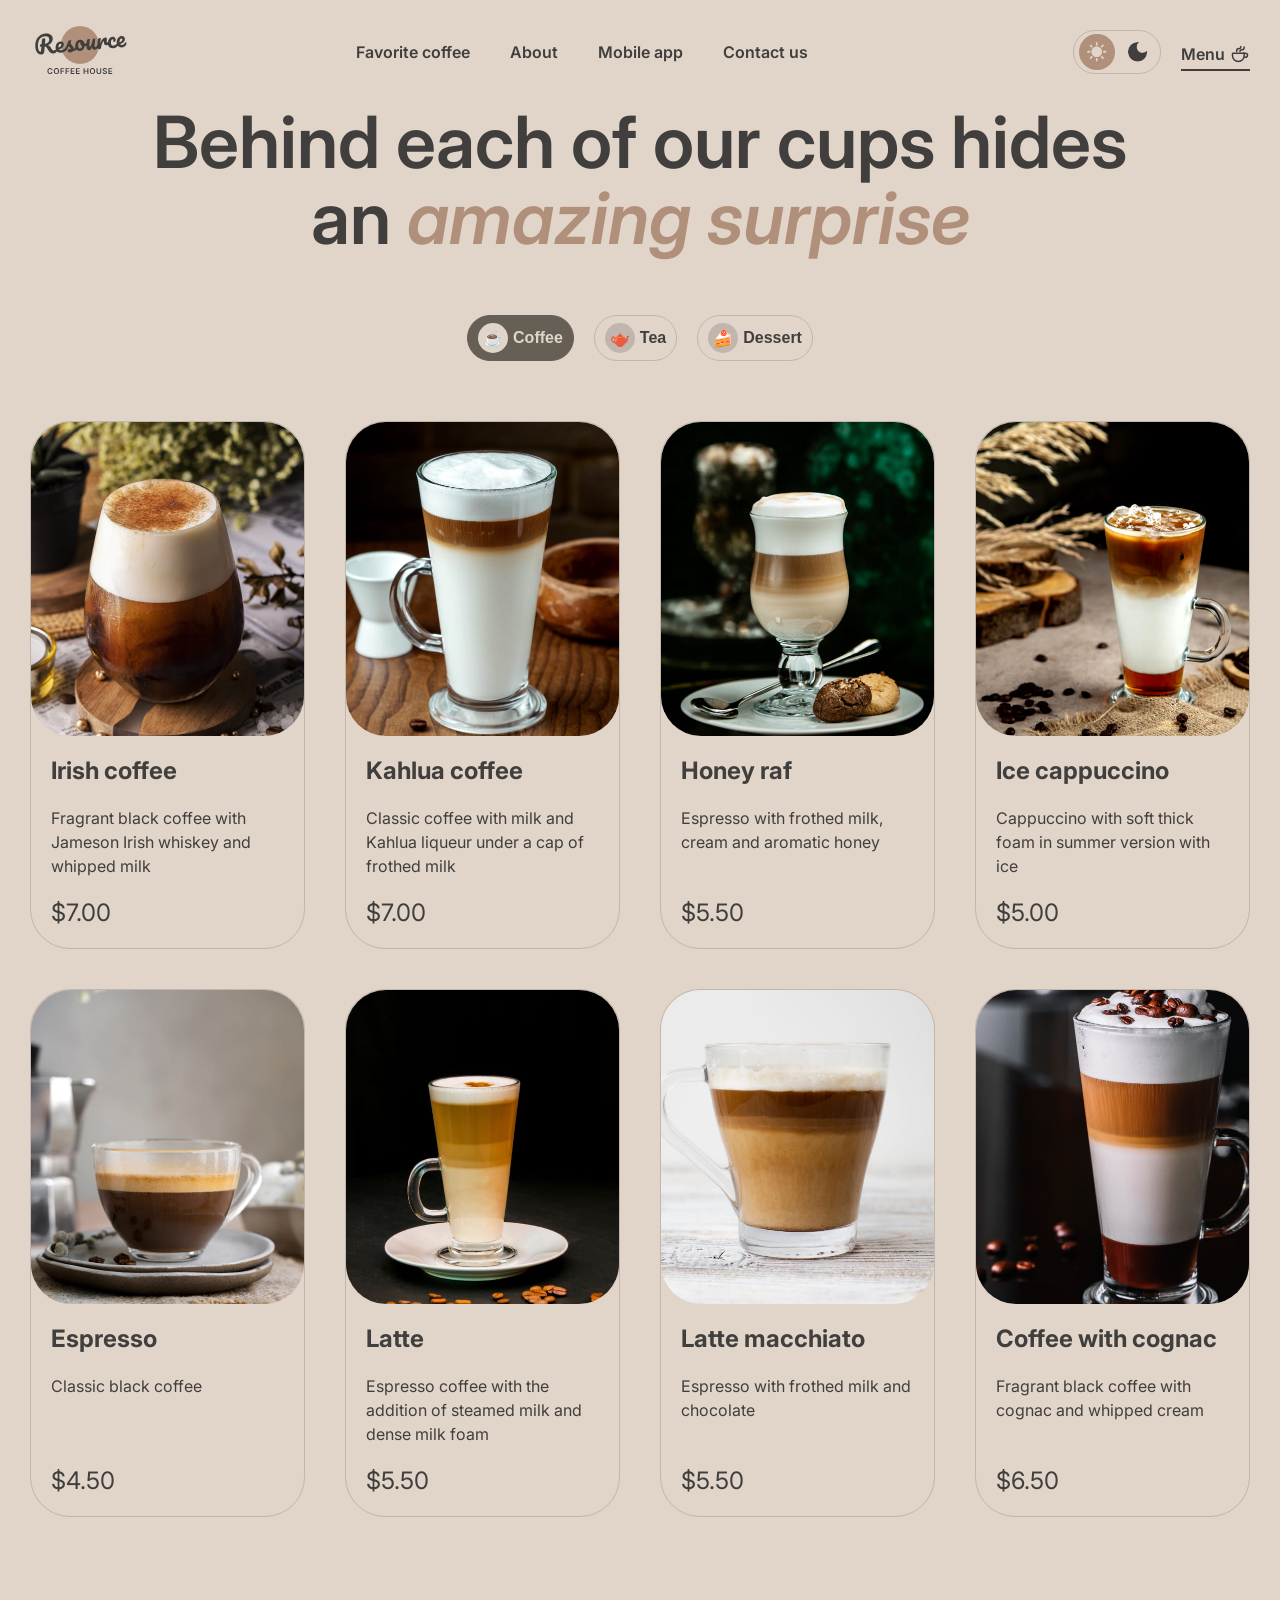
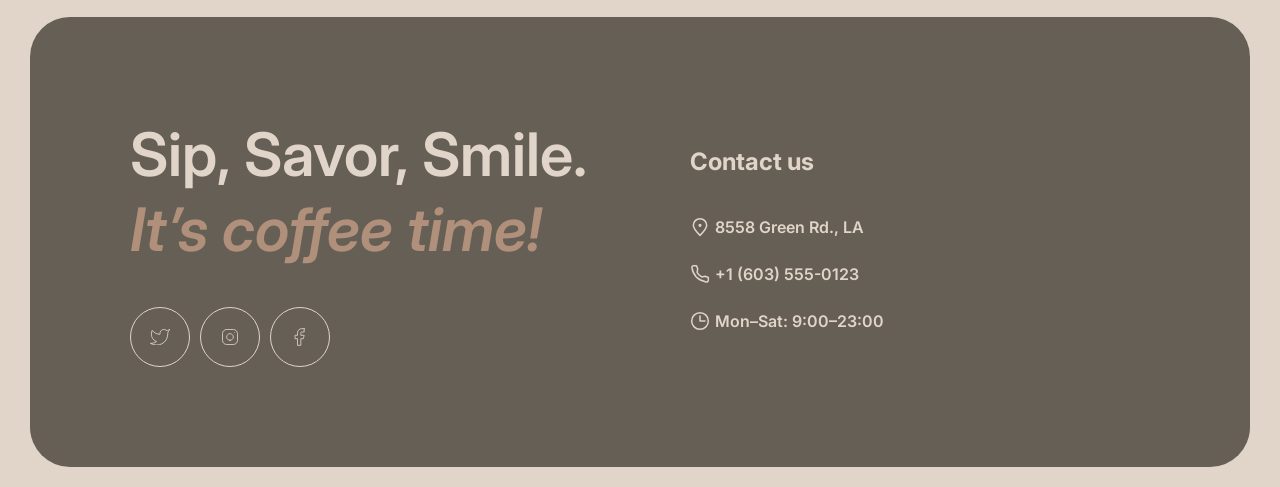
==== commit b0193cac: "feat: add products from json and fix tabs" ====
--- a/menu.html
+++ b/menu.html
@@ -99,7 +99,7 @@
                 </h1>
                 <div class="catalog__inner">
                     <div class="tabs" role="tablist">
-                        <button class="tab is-active" data-tab="coffee" type="button">
+                        <button class="tab" data-tab="coffee" type="button">
                             <span class="tab__icon">
                                 ☕ 
                             </span>
@@ -118,390 +118,9 @@
                             Dessert
                         </button>
                     </div>
-                    <div class="panel is-active" data-panel="coffee">
-                        <ul class="products">
-                            <li class="products__item">
-                                <a class="products__link" href="#">
-                                    <picture>
-                                        <img class="products__img" width="310" height="310" src="./images/products/coffee-1.jpg" alt="Irish coffee">
-                                    </picture>
-                                    <div class="products__content">
-                                        <h3 class="products__title">
-                                           Irish coffee
-                                        </h3>
-                                        <p class="products__text">
-                                            Fragrant black coffee with Jameson Irish whiskey and whipped milk
-                                        </p>
-                                        <span class="products__price">
-                                            $7.00
-                                        </span>
-                                    </div>
-                                </a>
-                            </li>
-                            <li class="products__item">
-                                <a class="products__link" href="#">
-                                    <picture>
-                                        <img class="products__img" width="310" height="310" src="./images/products/coffee-2.jpg" alt="Kahlua coffee">
-                                    </picture>
-                                    <div class="products__content">
-                                        <h3 class="products__title">
-                                           Kahlua coffee
-                                        </h3>
-                                        <p class="products__text">
-                                            Classic coffee with milk and Kahlua liqueur under a cap of frothed milk
-                                        </p>
-                                        <span class="products__price">
-                                            $7.00
-                                        </span>
-                                    </div>
-                                </a>
-                            </li>
-                            <li class="products__item">
-                                <a class="products__link" href="#">
-                                    <picture>
-                                        <img class="products__img" width="310" height="310" src="./images/products/coffee-3.jpg" alt="Honey raf">
-                                    </picture>
-                                    <div class="products__content">
-                                        <h3 class="products__title">
-                                            Honey raf
-                                        </h3>
-                                        <p class="products__text">
-                                            Espresso with frothed milk, cream and aromatic honey
-                                        </p>
-                                        <span class="products__price">
-                                            $5.50
-                                        </span>
-                                    </div>
-                                </a>
-                            </li>
-                            <li class="products__item">
-                                <a class="products__link" href="#">
-                                    <picture>
-                                        <img class="products__img" width="310" height="310" src="./images/products/coffee-4.jpg" alt="Ice cappuccino">
-                                    </picture>
-                                    <div class="products__content">
-                                        <h3 class="products__title">
-                                           Ice cappuccino
-                                        </h3>
-                                        <p class="products__text">
-                                            Cappuccino with soft thick foam in summer version with ice
-                                        </p>
-                                        <span class="products__price">
-                                            $5.00
-                                        </span>
-                                    </div>
-                                </a>
-                            </li>
-                            <li class="products__item">
-                                <a class="products__link" href="#">
-                                    <picture>
-                                        <img class="products__img" width="310" height="310" src="./images/products/coffee-5.jpg" alt="Espresso">
-                                    </picture>
-                                    <div class="products__content">
-                                        <h3 class="products__title">
-                                           Espresso
-                                        </h3>
-                                        <p class="products__text">
-                                            Classic black coffee
-                                        </p>
-                                        <span class="products__price">
-                                            $4.50
-                                        </span>
-                                    </div>
-                                </a>
-                            </li>
-                            <li class="products__item">
-                                <a class="products__link" href="#">
-                                    <picture>
-                                        <img class="products__img" width="310" height="310" src="./images/products/coffee-6.jpg" alt="Latte">
-                                    </picture>
-                                    <div class="products__content">
-                                        <h3 class="products__title">
-                                            Latte
-                                        </h3>
-                                        <p class="products__text">
-                                            Espresso coffee with the addition of steamed milk and dense milk foam
-                                        </p>
-                                        <span class="products__price">
-                                            $5.50
-                                        </span>
-                                    </div>
-                                </a>
-                            </li>
-                            <li class="products__item">
-                                <a class="products__link" href="#">
-                                    <picture>
-                                        <img class="products__img" width="310" height="310" src="./images/products/coffee-7.jpg" alt="Latte macchiato">
-                                    </picture>
-                                    <div class="products__content">
-                                        <h3 class="products__title">
-                                           Latte macchiato
-                                        </h3>
-                                        <p class="products__text">
-                                            Espresso with frothed milk and chocolate
-                                        </p>
-                                        <span class="products__price">
-                                            $5.50
-                                        </span>
-                                    </div>
-                                </a>
-                            </li>
-                            <li class="products__item">
-                                <a class="products__link" href="#">
-                                    <picture>
-                                        <img class="products__img" width="310" height="310" src="./images/products/coffee-8.jpg" alt="Coffee with cognac">
-                                    </picture>
-                                    <div class="products__content">
-                                        <h3 class="products__title">
-                                            Coffee with cognac
-                                        </h3>
-                                        <p class="products__text">
-                                            Fragrant black coffee with cognac and whipped cream
-                                        </p>
-                                        <span class="products__price">
-                                            $6.50
-                                        </span>
-                                    </div>
-                                </a>
-                            </li>
-                        </ul>
-                        <button class="load-more" type="button">
-                            <svg viewBox="0 0 24 24" fill="none">
-                                <path d="M21.8883 13.5C21.1645 18.3113 17.013 22 12 22C6.47715 22 2 17.5228 2 12C2 6.47715 6.47715 2 12 2C16.1006 2 19.6248 4.46819 21.1679 8" stroke="currentColor" stroke-linecap="round" stroke-linejoin="round"/>
-                                <path d="M17 8H21.4C21.7314 8 22 7.73137 22 7.4V3" stroke="currentColor" stroke-linecap="round" stroke-linejoin="round"/>
-                            </svg>
-                        </button>
-                    </div>
-                    <div class="panel" data-panel="tea">
-                        <ul class="products">
-                            <li class="products__item">
-                                <a class="products__link" href="#">
-                                    <picture>
-                                        <img class="products__img" width="310" height="310" src="./images/products/tea-1.png" alt="Moroccan">
-                                    </picture>
-                                    <div class="products__content">
-                                        <h3 class="products__title">
-                                            Moroccan
-                                        </h3>
-                                        <p class="products__text">
-                                            Fragrant black tea with the addition of tangerine, cinnamon, honey, lemon and mint
-                                        </p>
-                                        <span class="products__price">
-                                            $4.50
-                                        </span>
-                                    </div>
-                                </a>
-                            </li>
-                            <li class="products__item">
-                                <a class="products__link" href="#">
-                                    <picture>
-                                        <img class="products__img" width="310" height="310" src="./images/products/tea-2.png" alt="Ginger">
-                                    </picture>
-                                    <div class="products__content">
-                                        <h3 class="products__title">
-                                            Ginger
-                                        </h3>
-                                        <p class="products__text">
-                                            Original black tea with fresh ginger, lemon and honey
-                                        </p>
-                                        <span class="products__price">
-                                            $5.00
-                                        </span>
-                                    </div>
-                                </a>
-                            </li>
-                            <li class="products__item">
-                                <a class="products__link" href="#">
-                                    <picture>
-                                        <img class="products__img" width="310" height="310" src="./images/products/tea-3.png" alt="Cranberry">
-                                    </picture>
-                                    <div class="products__content">
-                                        <h3 class="products__title">
-                                           Cranberry
-                                        </h3>
-                                        <p class="products__text">
-                                            Invigorating black tea with cranberry and honey
-                                        </p>
-                                        <span class="products__price">
-                                            $5.00
-                                        </span>
-                                    </div>
-                                </a>
-                            </li>
-                            <li class="products__item">
-                                <a class="products__link" href="#">
-                                    <picture>
-                                        <img class="products__img" width="310" height="310" src="./images/products/tea-4.png" alt="Sea buckthorn">
-                                    </picture>
-                                    <div class="products__content">
-                                        <h3 class="products__title">
-                                            Sea buckthorn
-                                        </h3>
-                                        <p class="products__text">
-                                            Toning sweet black tea with sea buckthorn, fresh thyme and cinnamon
-                                        </p>
-                                        <span class="products__price">
-                                            $5.50
-                                        </span>
-                                    </div>
-                                </a>
-                            </li>
-                        </ul>
-                        <button class="load-more" type="button">
-                            <svg viewBox="0 0 24 24" fill="none">
-                                <path d="M21.8883 13.5C21.1645 18.3113 17.013 22 12 22C6.47715 22 2 17.5228 2 12C2 6.47715 6.47715 2 12 2C16.1006 2 19.6248 4.46819 21.1679 8" stroke="currentColor" stroke-linecap="round" stroke-linejoin="round"/>
-                                <path d="M17 8H21.4C21.7314 8 22 7.73137 22 7.4V3" stroke="currentColor" stroke-linecap="round" stroke-linejoin="round"/>
-                            </svg>
-                        </button>
-                    </div>
-                    <div class="panel" data-panel="dessert">
-                        <ul class="products">
-                            <li class="products__item">
-                                <a class="products__link" href="#">
-                                    <picture>
-                                        <img class="products__img" width="310" height="310" src="./images/products/dessert-1.png" alt="Marble cheesecake">
-                                    </picture>
-                                    <div class="products__content">
-                                        <h3 class="products__title">
-                                           Marble cheesecake
-                                        </h3>
-                                        <p class="products__text">
-                                            Philadelphia cheese with lemon zest on a light sponge cake and red currant jam
-                                        </p>
-                                        <span class="products__price">
-                                            $3.50
-                                        </span>
-                                    </div>
-                                </a>
-                            </li>
-                            <li class="products__item">
-                                <a class="products__link" href="#">
-                                    <picture>
-                                        <img class="products__img" width="310" height="310" src="./images/products/dessert-2.png" alt="Red velvet">
-                                    </picture>
-                                    <div class="products__content">
-                                        <h3 class="products__title">
-                                           Red velvet
-                                        </h3>
-                                        <p class="products__text">
-                                            Layer cake with cream cheese frosting
-                                        </p>
-                                        <span class="products__price">
-                                            $4.00
-                                        </span>
-                                    </div>
-                                </a>
-                            </li>
-                            <li class="products__item">
-                                <a class="products__link" href="#">
-                                    <picture>
-                                        <img class="products__img" width="310" height="310" src="./images/products/dessert-3.png" alt="Cheesecakes">
-                                    </picture>
-                                    <div class="products__content">
-                                        <h3 class="products__title">
-                                            Cheesecakes
-                                        </h3>
-                                        <p class="products__text">
-                                            Soft cottage cheese pancakes with sour cream and fresh berries and sprinkled with powdered sugar
-                                        </p>
-                                        <span class="products__price">
-                                            $4.50
-                                        </span>
-                                    </div>
-                                </a>
-                            </li>
-                            <li class="products__item">
-                                <a class="products__link" href="#">
-                                    <picture>
-                                        <img class="products__img" width="310" height="310" src="./images/products/dessert-4.png" alt="Creme brulee">
-                                    </picture>
-                                    <div class="products__content">
-                                        <h3 class="products__title">
-                                           Creme brulee
-                                        </h3>
-                                        <p class="products__text">
-                                           Delicate creamy dessert in a caramel basket with wild berries
-                                        </p>
-                                        <span class="products__price">
-                                           $4.00
-                                        </span>
-                                    </div>
-                                </a>
-                            </li>
-                            <li class="products__item">
-                                <a class="products__link" href="#">
-                                    <picture>
-                                        <img class="products__img" width="310" height="310" src="./images/products/dessert-5.png" alt="Pancakes">
-                                    </picture>
-                                    <div class="products__content">
-                                        <h3 class="products__title">
-                                            Pancakes
-                                        </h3>
-                                        <p class="products__text">
-                                            Tender pancakes with strawberry jam and fresh strawberries
-                                        </p>
-                                        <span class="products__price">
-                                            $4.50
-                                        </span>
-                                    </div>
-                                </a>
-                            </li>
-                            <li class="products__item">
-                                <a class="products__link" href="#">
-                                    <picture>
-                                        <img class="products__img" width="310" height="310" src="./images/products/dessert-6.png" alt="Honey cake">
-                                    </picture>
-                                    <div class="products__content">
-                                        <h3 class="products__title">
-                                            Honey cake
-                                        </h3>
-                                        <p class="products__text">
-                                            Classic honey cake with delicate custard
-                                        </p>
-                                        <span class="products__price">
-                                            $5.50
-                                        </span>
-                                    </div>
-                                </a>
-                            </li>
-                            <li class="products__item">
-                                <a class="products__link" href="#">
-                                    <picture>
-                                        <img class="products__img" width="310" height="310" src="./images/products/dessert-7.png" alt="Chocolate cake">
-                                    </picture>
-                                    <div class="products__content">
-                                        <h3 class="products__title">
-                                            Chocolate cake
-                                        </h3>
-                                        <p class="products__text">
-                                            Cake with hot chocolate filling and nuts with dried apricots
-                                        </p>
-                                        <span class="products__price">
-                                            $5.50
-                                        </span>
-                                    </div>
-                                </a>
-                            </li>
-                            <li class="products__item">
-                                <a class="products__link" href="#">
-                                    <picture>
-                                        <img class="products__img" width="310" height="310" src="./images/products/dessert-8.png" alt="Black forest">
-                                    </picture>
-                                    <div class="products__content">
-                                        <h3 class="products__title">
-                                            Black forest
-                                        </h3>
-                                        <p class="products__text">
-                                            A combination of thin sponge cake with cherry jam and light chocolate mousse
-                                        </p>
-                                        <span class="products__price">
-                                            $6.50
-                                        </span>
-                                    </div>
-                                </a>
-                            </li>
-                        </ul>
-                        <button class="load-more" type="button">
+                    <div class="panel">
+                        <ul class="products" id="products-js"></ul>
+                        <button class="load-more" id="load-more-js" type="button">
                             <svg viewBox="0 0 24 24" fill="none">
                                 <path d="M21.8883 13.5C21.1645 18.3113 17.013 22 12 22C6.47715 22 2 17.5228 2 12C2 6.47715 6.47715 2 12 2C16.1006 2 19.6248 4.46819 21.1679 8" stroke="currentColor" stroke-linecap="round" stroke-linejoin="round"/>
                                 <path d="M17 8H21.4C21.7314 8 22 7.73137 22 7.4V3" stroke="currentColor" stroke-linecap="round" stroke-linejoin="round"/>
@@ -596,6 +215,6 @@
         </div>
     </footer>
     <script src="./js/main.js"></script>
-    <script src="./js/tabs.js"></script>
+    <script src="./js/products.js"></script>
 </body>
 </html>
--- a/css/style.css
+++ b/css/style.css
@@ -51,6 +51,12 @@
         width: 100%;
         margin: 0 auto;
         display: block;
+
+        &:hover {
+            .products__img {
+                transform: scale(1);
+            }
+        }
     }
 
     .products__img {
@@ -166,13 +172,7 @@
     background-color: var(--border-primary);
 }
 
-.panel {
-    display: none;
-
-    &.is-active {
-        display: block;
-    }
-    
+.panel {    
     .products {
         display: flex;
         flex-wrap: wrap;
@@ -183,9 +183,21 @@
             border-radius: 40px;
             width: calc((100% - 3 * var(--indent-m)) / 4);
             display: flex;
-        }
-
-        .products__link,
+            flex-direction: column;
+            cursor: pointer;
+
+            picture {
+                overflow: hidden;
+                border-radius: 40px;
+            }
+
+            &:hover {
+                .products__img {
+                    transform: scale(1);
+                }
+            }
+        }
+
         .products__content {
             display: flex;
             flex-direction: column;
@@ -201,17 +213,6 @@
         .products__price {
             margin-top: auto;
         }
-
-        .products__link picture {
-            overflow: hidden;
-            border-radius: 40px;
-        }
-    }
-}
-
-.products__link:hover {
-    .products__img {
-        transform: scale(1);
     }
 }
 
@@ -407,10 +408,14 @@
 
     .load-more {
         display: block;
+
+        &.is-hidden {
+            display: none;
+        }
     }
 
     .panel .products {
-        .products__item:nth-of-type(n + 5) {
+        .products__item.is-mobile-hidden {
             display: none;
         }
     }
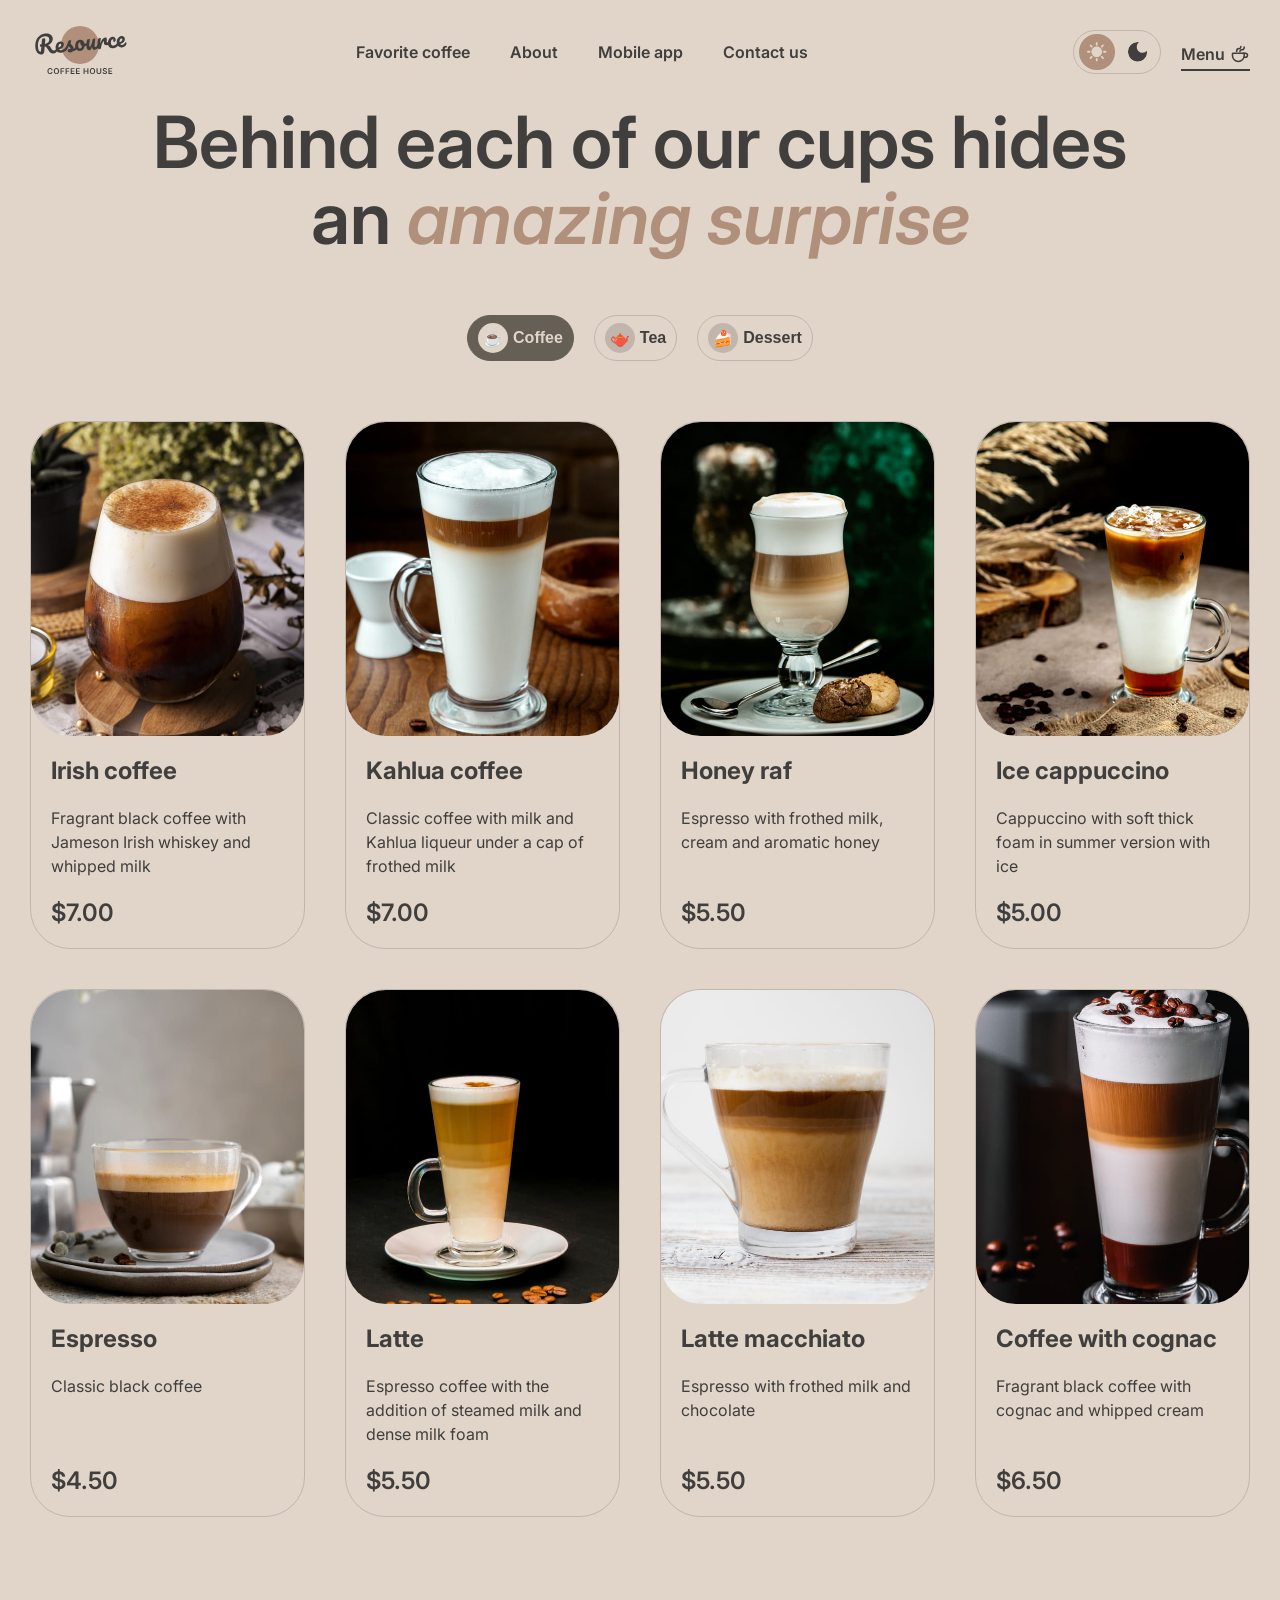
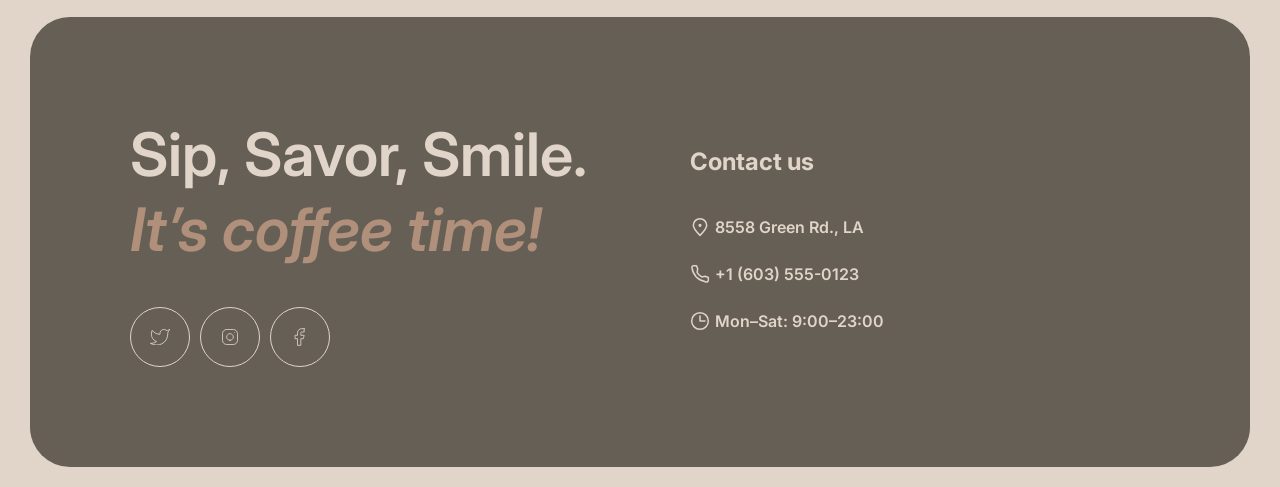
==== commit b5e7029d: "feat: add functionality for product options" ====
--- a/menu.html
+++ b/menu.html
@@ -127,6 +127,9 @@
                             </svg>
                         </button>
                     </div>
+                    <div class="overlay" id="overlay-js">
+                        <div class="card" id="card-js"></div>
+                    </div>
                 </div>
             </section>
         </div>
--- a/css/style.css
+++ b/css/style.css
@@ -240,6 +240,7 @@
 .products__price {
     font-size: 24px;
     line-height: 125%;
+    font-weight: 600;
 }
 
 .load-more {
@@ -348,6 +349,137 @@
     line-height: 150%;
 }
 
+body.is-overlay-active {
+    overflow: hidden;
+}
+
+.overlay {
+    position: fixed;
+    inset: 0;
+    z-index: 100;
+    background-color: rgba(64, 63, 61, 0.8);
+    display: flex;
+    align-items: center;
+    justify-content: center;
+    display: none;
+
+    &.is-active {
+        display: flex;
+    }
+}
+
+.card {
+    display: flex;
+    max-width: 800px;
+    width: 100%;
+    background-color: var(--bg-page);
+    padding: var(--indent-base);
+    gap: var(--indent-base);
+    border-radius: 40px;
+}
+
+.card__img {
+    border-radius: 40px;
+}
+
+.card__title {
+    margin-top: 0;
+    margin-bottom: var(--indent-s);
+}
+
+.card__description {
+    margin-bottom: var(--indent-base);
+}
+
+.options {
+    margin-bottom: var(--indent-base);
+}
+
+.options__title {
+    display: inline-block;
+    margin-bottom: var(--indent-s);
+}
+
+.options__list {
+    display: flex;
+    flex-wrap: wrap;
+    gap: var(--indent-s);
+}
+
+.options__button {
+    border-radius: 100px;
+    padding: 8px 16px;
+    font-weight: 600;
+    display: flex;
+    align-items: center;
+    gap: var(--indent-s);
+    border: 1px solid var(--border-primary);
+    color: inherit;
+    background-color: transparent;
+
+    span {
+        display: flex;
+        align-items: center;
+        justify-content: center;
+        height: 30px;
+        width: 30px;
+        border-radius: 50%;
+        background-color: var(--border-primary);
+        font-size: 16px;
+        text-transform: uppercase;
+    }
+
+    &:hover,
+    &.is-active {
+        background-color: var(--bg-container);
+        border-color: var(--bg-container);
+        color: var(--text-inverse);
+
+        span {
+            color: var(--text-primary);
+            background-color: var(--bg-page);
+        }
+    }
+}
+
+.total {
+    display: flex;
+    justify-content: space-between;
+    gap: var(--indent-base);
+    font-size: 24px;
+    font-weight: 600;
+    line-height: 125%;
+    padding-bottom: var(--indent-s);
+    border-bottom: 1px solid var(--border-primary);
+    margin-bottom: 15px;
+}
+
+.card__offer {
+    display: flex;
+    gap: var(--indent-xs);
+    font-size: 10px;
+    line-height: 140%;
+    font-weight: 600;
+    margin-bottom: var(--indent-base);
+}
+
+.card__close {
+    width: 100%;
+    height: 44px;
+    color: inherit;
+    background-color: transparent;
+    border-radius: 100px;
+    border: 1px solid var(--border-inverse);
+    font-weight: 600;
+    font-size: 16px;
+
+    &:hover {
+        background-color: var(--bg-container);
+        border-color: var(--bg-container);
+        color: var(--text-inverse);
+    }
+}
+
 @media (max-width: 1200px) {
     .panel .products {
         .products__item {
@@ -370,6 +502,10 @@
         .products__content {
             padding: var(--indent-base);
         }
+    }
+
+    .card {
+        max-width: 688px;
     }
 }
 
@@ -455,5 +591,9 @@
             width: 100%;
         }
     }
-}
-
+
+    .card__img {
+        display: none;
+    }
+}
+
